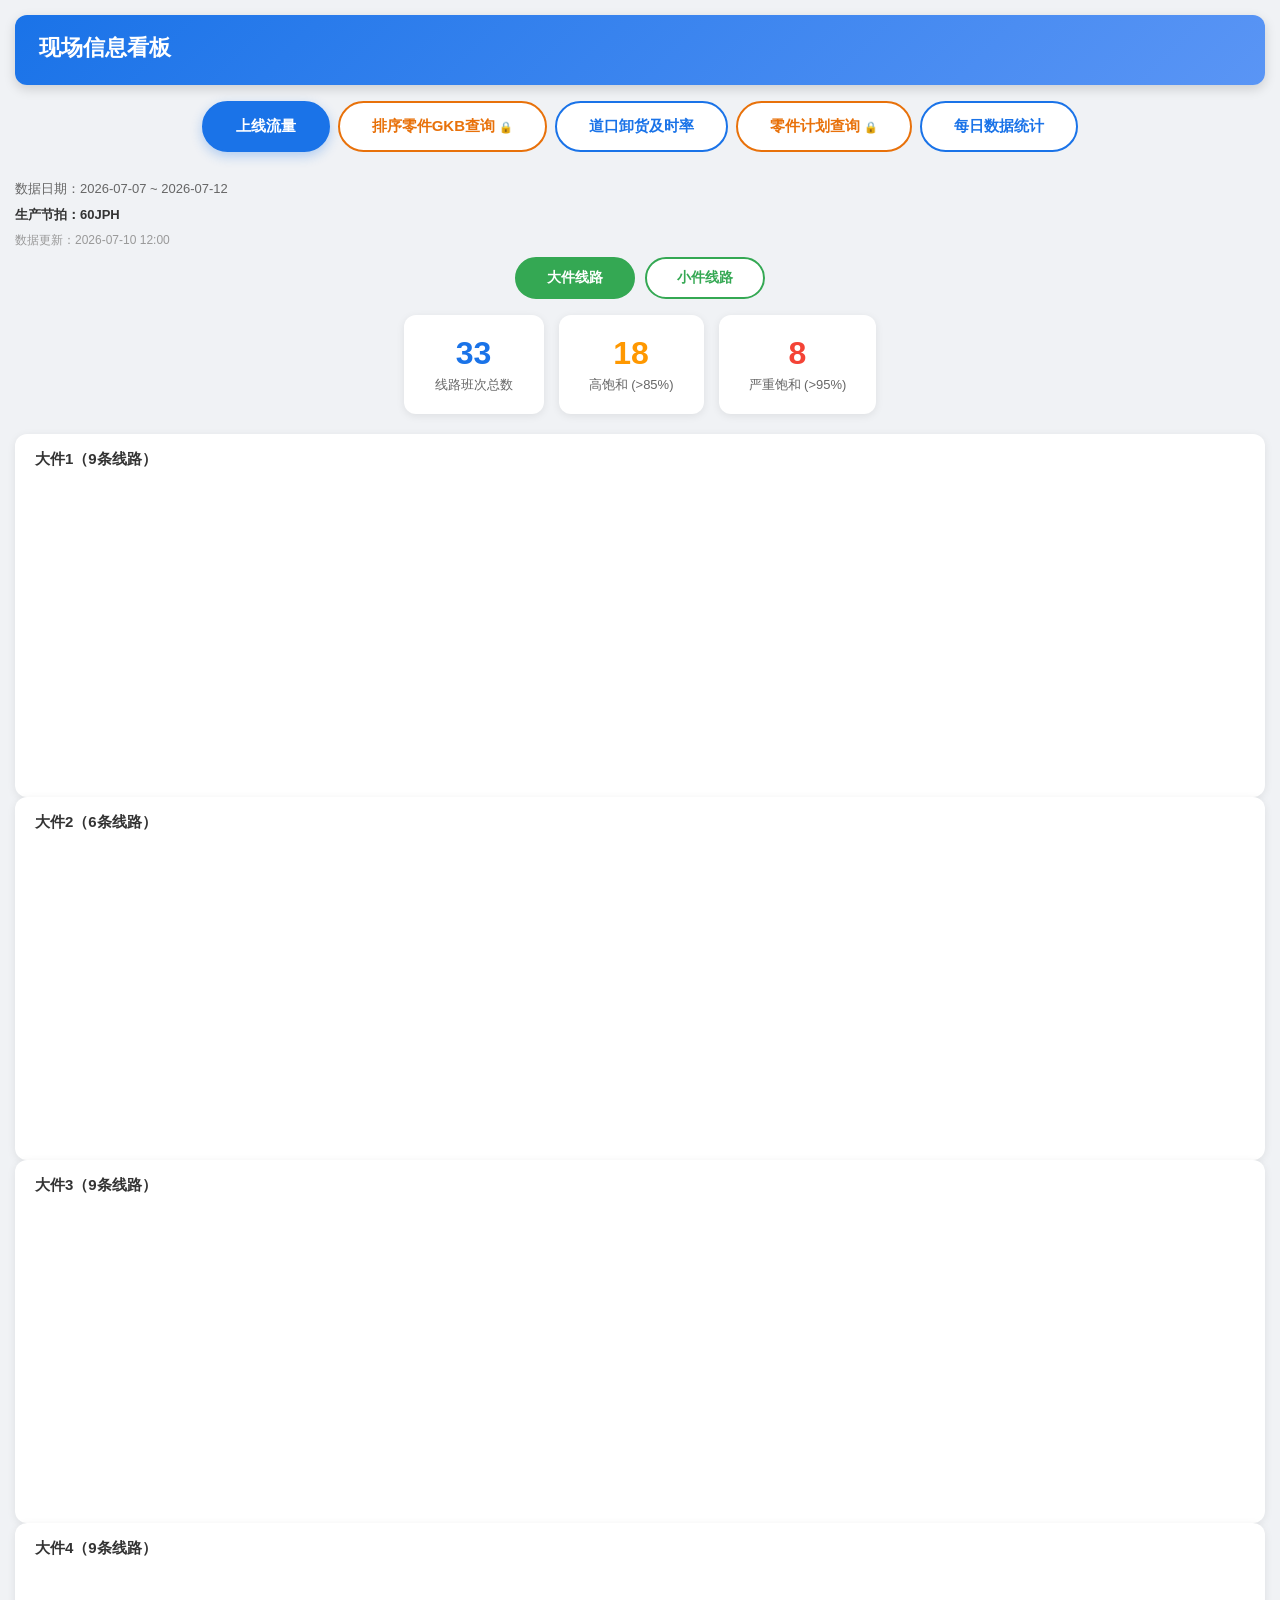
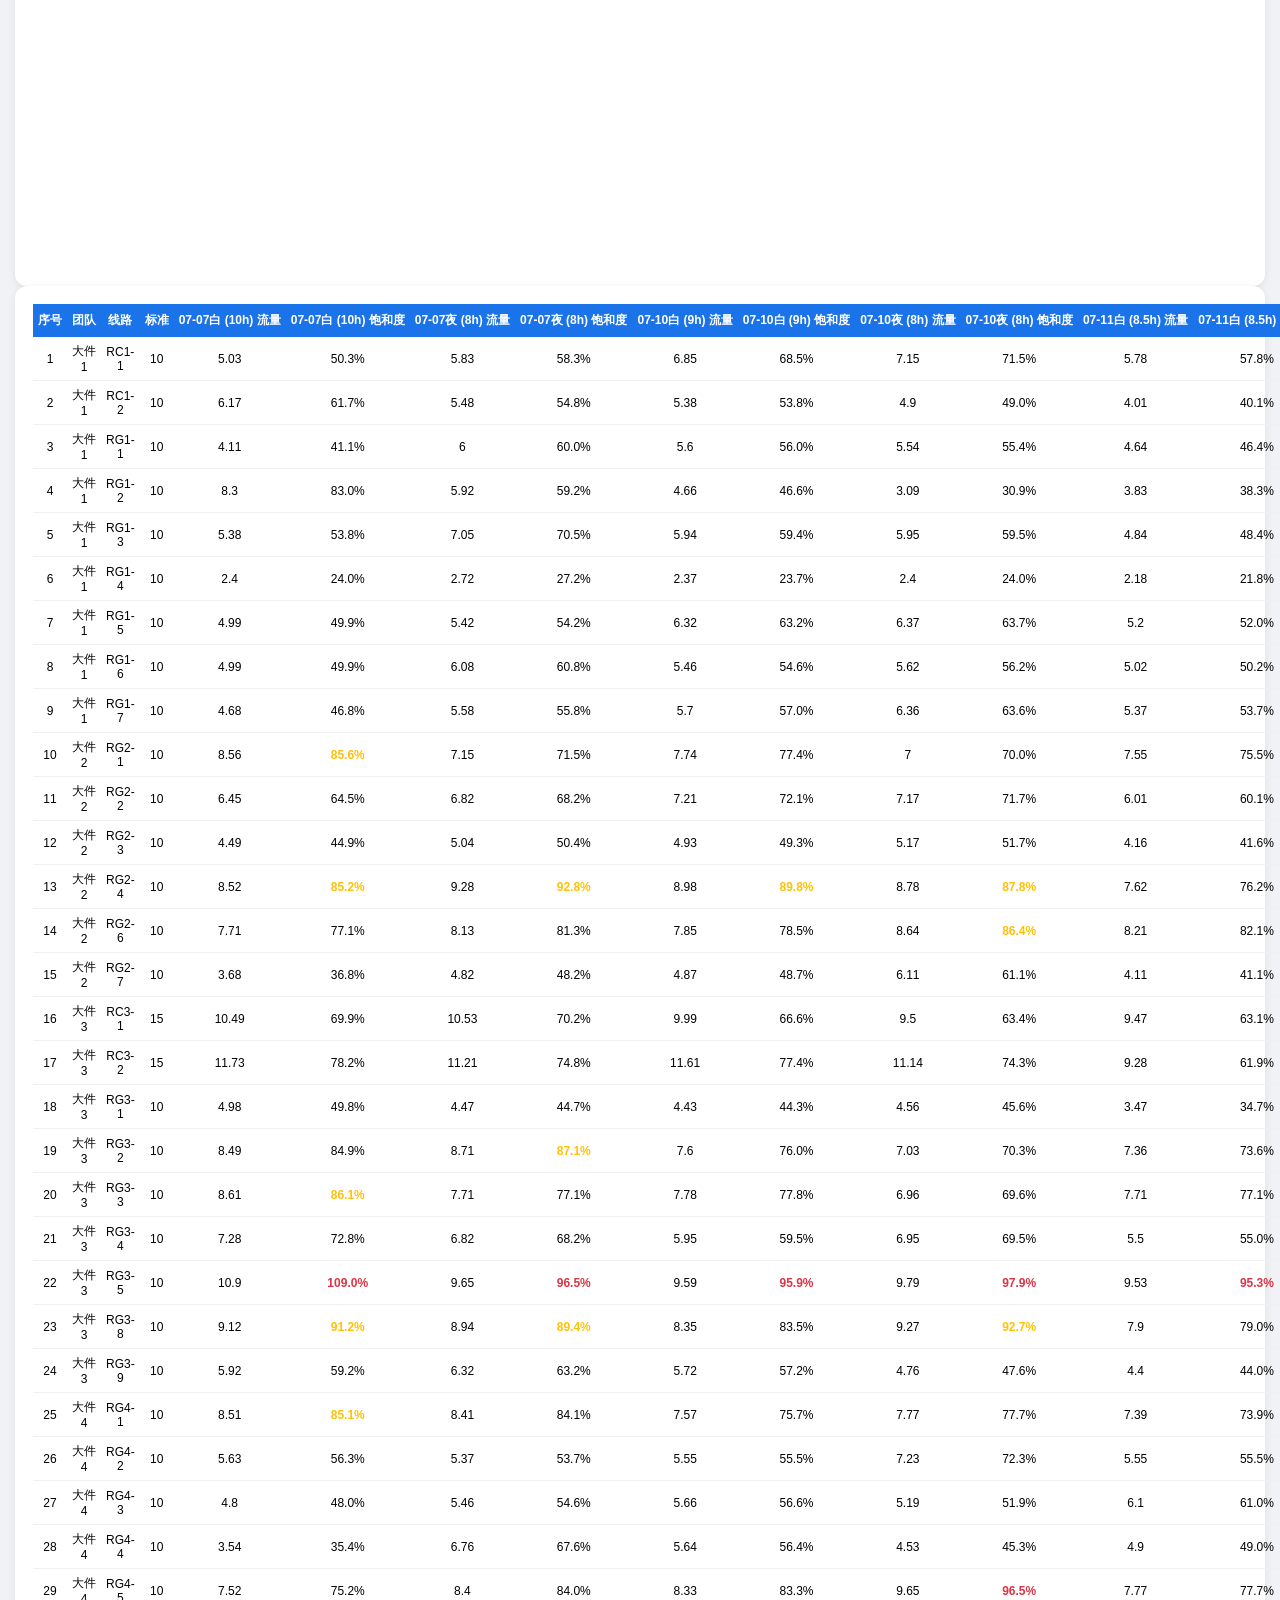
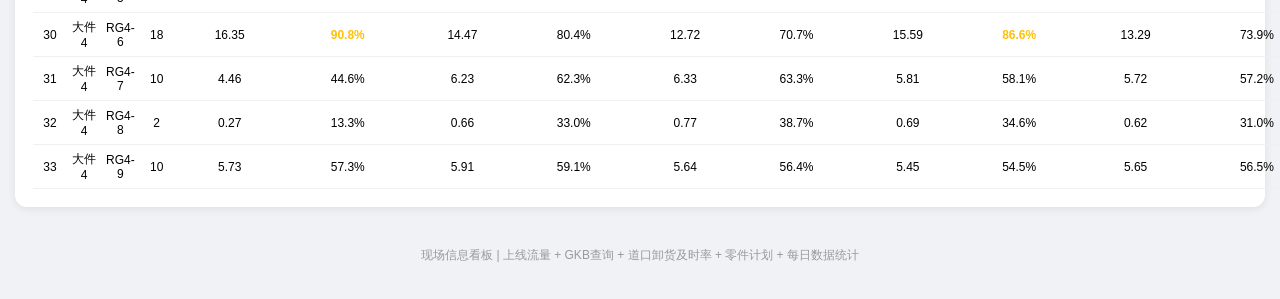
==== index.html @ 94378cf9 "正式版部署: index.html" ====
<!DOCTYPE html>
<html lang="zh-CN">
<head>
    <meta charset="UTF-8">
    <meta name="viewport" content="width=device-width, initial-scale=1.0">
    <meta http-equiv="Cache-Control" content="no-cache, no-store, must-revalidate">
    <meta http-equiv="Pragma" content="no-cache">
    <meta http-equiv="Expires" content="0">
    <title>现场信息看板</title>
    <script src="js/chart.umd.min.js"></script>
    <link rel="stylesheet" href="css/common.css?v=20260706">
</head>
<body>
    <div class="header">
        <h1>现场信息看板</h1>
    </div>

    <!-- 顶层 Tab 导航 -->
    <div class="main-tab-nav">
        <button class="main-tab-btn active" data-tab="flow" onclick="switchMainTab('flow')">上线流量</button>
        <button class="main-tab-btn" data-tab="part" onclick="switchMainTab('part')">排序零件GKB查询 <span style="font-size:11px;color:#999;">&#x1F512;</span></button>
        <button class="main-tab-btn" data-tab="daokou" onclick="switchMainTab('daokou')">道口卸货及时率</button>
        <button class="main-tab-btn" data-tab="plan" onclick="switchMainTab('plan')">零件计划查询 <span style="font-size:11px;color:#999;">&#x1F512;</span></button>
        <button class="main-tab-btn" data-tab="daily" onclick="switchMainTab('daily')">每日数据统计</button>
    </div>

    <!-- ========== Tab1：上线流量 ========== -->
        <div id="main-tab-flow" class="main-tab-content active">
            <!-- 数据日期信息（由生成脚本注入） -->
            <div id="flow-date-info" style="padding:8px 0;font-size:13px;color:#666;"></div>
            <div id="flow-takt-info" style="font-size:13px;color:#333;margin-bottom:8px;font-weight:bold;"></div>
            <div id="flow-update-time" style="font-size:12px;color:#999;margin-bottom:8px;"></div>

        <!-- 流量子 Tab -->
        <div class="flow-subtab-nav">
            <button class="flow-subtab-btn active" data-subtab="big" onclick="switchFlowSubTab('big')">大件线路</button>
            <button class="flow-subtab-btn" data-subtab="small" onclick="switchFlowSubTab('small')">小件线路</button>
        </div>

        <!-- 统计卡片（由JS渲染） -->
        <div class="stats-row" id="flow-stats" style="display:none;">
            <div class="stat-card stat-total">
                <div class="stat-value" id="flow-total">--</div>
                <div class="stat-label">线路班次总数</div>
            </div>
            <div class="stat-card stat-high">
                <div class="stat-value" id="flow-high">--</div>
                <div class="stat-label">高饱和 (&gt;85%)</div>
            </div>
            <div class="stat-card stat-severe">
                <div class="stat-value" id="flow-severe">--</div>
                <div class="stat-label">严重饱和 (&gt;95%)</div>
            </div>
        </div>
        <div class="empty-state" id="flow-empty">暂无上线流量数据</div>

        <!-- 图表区域（由JS动态渲染 canvas） -->
        <div id="flow-charts-big" class="flow-subtab active"></div>
        <div id="flow-charts-small" class="flow-subtab"></div>

        <!-- 数据表格（由JS动态渲染） -->
        <div id="flow-table-big" class="sheet-section" style="display:none;"></div>
        <div id="flow-table-small" class="sheet-section" style="display:none;"></div>
    </div>

    <!-- ========== Tab2：排序零件GKB查询 ========== -->
    <div id="main-tab-part" class="main-tab-content">
        <div id="part-update-time" style="font-size:12px;color:#999;margin-bottom:8px;"></div>
        <div class="search-bar">
            <div class="search-input-wrapper">
                <input type="text" id="part-search-input" placeholder="输入零件编码 / 名称 / GKB 进行搜索...">
                <span class="search-icon">&#128269;</span>
            </div>
            <div class="search-stats">
                共 <strong id="part-total-count">0</strong> 条，
                显示 <strong id="part-visible-count">0</strong> 条
            </div>
        </div>
        <div class="part-table-container" id="part-container">
            <div class="part-table-header">
                <h2>排序零件 GKB 查询结果</h2>
                <span class="data-badge" id="part-source-badge"></span>
            </div>
            <div class="part-table-wrapper">
                <table class="part-table">
                    <thead>
                        <tr>
                            <th style="width:50px;">#</th>
                            <th style="width:140px;">零件编码</th>
                            <th>零件名称</th>
                            <th style="width:100px;">GKB</th>
                        </tr>
                    </thead>
                    <tbody id="part-tbody"></tbody>
                </table>
            </div>
        </div>
    </div>

    <!-- ========== Tab3：道口卸货及时率 ========== -->
    <div id="main-tab-daokou" class="main-tab-content">
        <div id="daokou-update-time" style="font-size:12px;color:#999;margin-bottom:8px;"></div>
        <!-- KPI 卡片 -->
        <div class="stats-row" id="daokou-kpi" style="display:none;">
            <div class="stat-card stat-info">
                <div class="stat-value" id="dk-pass-rate">--</div>
                <div class="stat-label">当月合格率</div>
            </div>
            <div class="stat-card stat-total">
                <div class="stat-value" id="dk-total">--</div>
                <div class="stat-label">当月总车次</div>
            </div>
            <div class="stat-card stat-severe">
                <div class="stat-value" id="dk-timeout">--</div>
                <div class="stat-label">当月超时车次</div>
            </div>
            <div class="stat-card" style="border-color:#34a853;">
                <div class="stat-value" id="dk-delta" style="color:#34a853;">--</div>
                <div class="stat-label">较上月变化</div>
            </div>
        </div>
        <div class="empty-state" id="daokou-empty">暂无道口卸货及时率数据<br>请先在工具中执行"提取道口数据"</div>

        <!-- 图表区域 -->
        <div class="chart-grid" id="daokou-charts" style="display:none;">
            <div class="chart-box">
                <h3>月度合格率趋势</h3>
                <div class="chart-container" style="height:300px;"><canvas id="chart-dk-monthly"></canvas></div>
            </div>
            <div class="chart-box">
                <h3>周度合格率趋势</h3>
                <div class="chart-container" style="height:300px;"><canvas id="chart-dk-weekly"></canvas></div>
            </div>
            <div class="chart-box full">
                <h3>天级合格率（最近30天）</h3>
                <div class="chart-container" style="height:300px;"><canvas id="chart-dk-daily"></canvas></div>
            </div>
            <div class="chart-box">
                <h3>道口合格率排名（当月）</h3>
                <table class="rank-table" id="dk-berth-table">
                    <thead><tr><th>排名</th><th>道口</th><th>合格率</th><th>总车次</th></tr></thead>
                    <tbody></tbody>
                </table>
            </div>
            <div class="chart-box">
                <h3>班次合格率对比（当月）</h3>
                <div class="chart-container" style="height:300px;"><canvas id="chart-dk-shift"></canvas></div>
            </div>
        </div>
    </div>

    <!-- ========== Tab4：零件计划查询 ========== -->
    <div id="main-tab-plan" class="main-tab-content">
        <div id="plan-container"></div>
    </div>

    <!-- ========== Tab5：每日数据统计 ========== -->
    <div id="main-tab-daily" class="main-tab-content">
        <div id="daily-update-time" style="font-size:12px;color:#999;margin-bottom:8px;"></div>

        <!-- 4 个统计卡片 -->
        <div class="stats-row" id="daily-stats" style="display:none;">
            <div class="stat-card" style="border-color:#4285f4;">
                <div class="stat-value" id="daily-incoming" style="color:#4285f4;">--</div>
                <div class="stat-label">到货箱数</div>
            </div>
            <div class="stat-card" style="border-color:#34a853;">
                <div class="stat-value" id="daily-shelving" style="color:#34a853;">--</div>
                <div class="stat-label">上架箱数</div>
            </div>
            <div class="stat-card" style="border-color:#fbbc04;">
                <div class="stat-value" id="daily-picking" style="color:#fbbc04;">--</div>
                <div class="stat-label">拣货数量</div>
            </div>
            <div class="stat-card" style="border-color:#ea4335;">
                <div class="stat-value" id="daily-outgoing" style="color:#ea4335;">--</div>
                <div class="stat-label">出库箱数</div>
            </div>
        </div>
        <div class="empty-state" id="daily-empty">暂无每日数据统计<br>请先执行邮箱下载</div>

        <!-- 折线图 -->
        <div class="chart-box full" id="daily-chart-section" style="display:none;">
            <h3>最新14个班次趋势</h3>
            <div class="chart-container" style="height:350px;"><canvas id="chart-daily-trend"></canvas></div>
        </div>

        <!-- 数据表 -->
        <div class="sheet-section" id="daily-table-section" style="display:none;">
            <h2>每日数据统计明细（最新14个班次）</h2>
            <div class="table-container">
                <table class="data-table" id="daily-table">
                    <thead></thead>
                    <tbody></tbody>
                </table>
            </div>
        </div>
    </div>

    <div class="footer">
        <div>现场信息看板 | 上线流量 + GKB查询 + 道口卸货及时率 + 零件计划 + 每日数据统计</div>
    </div>

    <!-- ===== 密码验证与加密模块（必须先加载） ===== -->
    <script src="data/password-config.js?v=20260707"></script>
    <script src="js/crypto-client.js?v=20260707"></script>
    <script src="js/password-gate.js?v=20260707"></script>

    <!-- ===== 数据加载（JS数据文件支持file://，线上则走fetch） ===== -->
    <script src="data/daily_stats_data.js?v=20260706"></script>
    <script>
        /**
         * 带解密支持的 fetch：检测响应内容是否为加密格式，自动解密
         */
        function fetchWithDecrypt(url) {
            return fetch(url + '?t=' + new Date().getTime())
                .then(function(r) { return r.arrayBuffer(); })
                .then(function(buffer) {
                    // 判断是否加密
                    if (CryptoClient.isEncrypted(buffer)) {
                        var password = CryptoClient.getPassword();
                        if (!password) {
                            throw new Error('密码不存在，请刷新页面重新登录');
                        }
                        return CryptoClient.decryptData(buffer, password).then(function(plaintext) {
                            var decoder = new TextDecoder();
                            return JSON.parse(decoder.decode(plaintext));
                        });
                    } else {
                        // 未加密 → 直接解析 JSON
                        var decoder = new TextDecoder();
                        return JSON.parse(decoder.decode(buffer));
                    }
                });
        }

        // 数据加载器：每个 Tab 第一次激活时 fetch 对应 JSON
        var dataLoader = {
            flowLoaded: false,
            partLoaded: false,
            daokouLoaded: false,
            planLoaded: false,
            dailyLoaded: false,

            loadFlowData: function() {
                var self = this;
                if (self.flowLoaded && window.LINE_DATA) {
                    return Promise.resolve(window.LINE_DATA);
                }
                return fetch('data/line_data_v12.json?t=' + new Date().getTime())
                    .then(function(r) { return r.json(); })
                    .then(function(data) {
                        window.LINE_DATA = data;
                        self.flowLoaded = true;
                        // 更新时间
                        var el = document.getElementById('flow-update-time');
                        if (el && data.update_time) {
                            el.innerHTML = '数据更新：' + data.update_time;
                        }
                        var el2 = document.getElementById('flow-date-info');
                        if (el2 && data.date_range) {
                            el2.innerHTML = '数据日期：' + data.date_range;
                        }
                        return data;
                    })
                    .catch(function() {
                        window.LINE_DATA = null;
                        return null;
                    });
            },

            loadPartData: function() {
                var self = this;
                if (self.partLoaded && window.PART_DATA) {
                    return Promise.resolve(window.PART_DATA);
                }
                // 需要密码认证
                return new Promise(function(resolve) {
                    PasswordGate.requireAuth(function() {
                        resolve(fetchWithDecrypt('data/part_sort_data.json'));
                    });
                }).then(function(data) {
                    window.PART_DATA = data;
                    self.partLoaded = true;
                    var el = document.getElementById('part-update-time');
                    if (el && data.generated_at) {
                        el.innerHTML = '数据更新：' + data.generated_at;
                    }
                    return data;
                }).catch(function() {
                    window.PART_DATA = null;
                    return null;
                });
            },

            loadDaokouData: function() {
                var self = this;
                if (self.daokouLoaded && window.DAOKOU_DATA) {
                    return Promise.resolve(window.DAOKOU_DATA);
                }
                return fetch('data/daokou_data.json?t=' + new Date().getTime())
                    .then(function(r) { return r.json(); })
                    .then(function(data) {
                        window.DAOKOU_DATA = data;
                        self.daokouLoaded = true;
                        var el = document.getElementById('daokou-update-time');
                        if (el && data.generated_at) {
                            el.innerHTML = '数据更新：' + data.generated_at;
                        }
                        return data;
                    })
                    .catch(function() {
                        window.DAOKOU_DATA = null;
                        return null;
                    });
            },

            loadPlanData: function() {
                var self = this;
                if (self.planLoaded && window.PLAN_DATA) {
                    return Promise.resolve(window.PLAN_DATA);
                }
                // 需要密码认证
                return new Promise(function(resolve) {
                    PasswordGate.requireAuth(function() {
                        resolve(fetchWithDecrypt('data/part_plan_data.json'));
                    });
                }).then(function(data) {
                    window.PLAN_DATA = data;
                    self.planLoaded = true;
                    var el = document.getElementById('plan-update-time');
                    if (el && data.generated_at) {
                        el.innerHTML = '数据更新：' + data.generated_at;
                    }
                    return data;
                }).catch(function() {
                    window.PLAN_DATA = null;
                    return null;
                });
            },

            loadDailyData: function() {
                var self = this;
                if (self.dailyLoaded && window.DAILY_STATS) {
                    return Promise.resolve(window.DAILY_STATS);
                }
                // 优先使用 JS 文件写入的全局变量（支持 file:// 协议双击打开）
                if (typeof DAILY_STATS_INLINE !== 'undefined') {
                    window.DAILY_STATS = DAILY_STATS_INLINE;
                    self.dailyLoaded = true;
                    var el = document.getElementById('daily-update-time');
                    if (el && window.DAILY_STATS.generated_at) {
                        el.innerHTML = '数据更新：' + window.DAILY_STATS.generated_at;
                    }
                    return Promise.resolve(window.DAILY_STATS);
                }
                return fetch('data/daily_stats_data.json?t=' + new Date().getTime())
                    .then(function(r) { return r.json(); })
                    .then(function(data) {
                        window.DAILY_STATS = data;
                        self.dailyLoaded = true;
                        var el = document.getElementById('daily-update-time');
                        if (el && data.generated_at) {
                            el.innerHTML = '数据更新：' + data.generated_at;
                        }
                        return data;
                    })
                    .catch(function() {
                        window.DAILY_STATS = null;
                        return null;
                    });
            }
        };
    </script>

    <!-- ===== 模块化 JS 加载（依赖上面的全局变量） ===== -->
    <script src="js/common.js?v=20260706"></script>
    <script src="js/tab-flow.js?v=20260706"></script>
    <script src="js/tab-gkb.js?v=20260710"></script>
    <script src="js/tab-daokou.js?v=20260706"></script>
    <script src="js/tab-plan.js?v=20260710"></script>
    <script src="js/tab-daily.js?v=20260706"></script>

    <!-- 页面加载后自动初始化默认 Tab（触发 fetch 数据） -->
    <script>
        document.addEventListener('DOMContentLoaded', function() {
            // 默认激活上线流量 Tab 并加载数据
            switchMainTab('flow');
        });
    </script>
</body>
</html>
---- css/common.css ----
/* ===== 现场信息看板 - 公共样式 ===== */

* { margin:0; padding:0; box-sizing: border-box; }

body {
    font-family: "Microsoft YaHei", "SimHei", sans-serif;
    background: #f0f2f5;
    padding: 15px;
    max-width: 1600px;
    margin: 0 auto;
}

/* === 头部 === */
.header {
    background: linear-gradient(135deg, #1a73e8 0%, #5a95f5 100%);
    color: white;
    padding: 18px 24px;
    border-radius: 12px;
    margin-bottom: 16px;
    box-shadow: 0 4px 12px rgba(0,0,0,0.15);
}
.header h1 { font-size: 22px; margin-bottom: 4px; }
.header p { font-size: 13px; opacity: 0.9; }

/* === 顶层 Tab === */
.main-tab-nav {
    display: flex;
    gap: 8px;
    margin-bottom: 20px;
    justify-content: center;
    flex-wrap: wrap;
}
.main-tab-btn {
    padding: 14px 32px;
    border: 2px solid #1a73e8;
    background: white;
    color: #1a73e8;
    border-radius: 30px;
    font-size: 15px;
    font-weight: 600;
    cursor: pointer;
    transition: all 0.3s;
}
.main-tab-btn.active {
    background: #1a73e8;
    color: white;
    box-shadow: 0 4px 12px rgba(26,115,232,0.3);
}
.main-tab-btn:hover:not(.active) { background: #e8f0fe; }
.main-tab-btn[data-tab="audit"].active {
    background: #e8710a;
    color: white;
    box-shadow: 0 4px 12px rgba(232,113,10,0.3);
}
.main-tab-btn[data-tab="audit"]:hover:not(.active) { background: #fff3e0; }
.main-tab-btn[data-tab="part"]:not(.active) { color: #e8710a; border-color: #e8710a; }
.main-tab-btn[data-tab="part"]:hover:not(.active) { background: #fff3e0; }
.main-tab-btn[data-tab="plan"]:not(.active) { color: #e8710a; border-color: #e8710a; }
.main-tab-btn[data-tab="plan"]:hover:not(.active) { background: #fff3e0; }
.main-tab-btn[data-tab="part"].active { background: #e8710a; color: white; box-shadow: 0 4px 12px rgba(232,113,10,0.3); }
.main-tab-btn[data-tab="plan"].active { background: #e8710a; color: white; box-shadow: 0 4px 12px rgba(232,113,10,0.3); }
.main-tab-content { display: none; }
.main-tab-content.active { display: block; }

/* === 流量子 Tab === */
.flow-subtab-nav {
    display: flex;
    gap: 10px;
    margin-bottom: 16px;
    justify-content: center;
}
.flow-subtab-btn {
    padding: 10px 30px;
    border: 2px solid #34a853;
    background: white;
    color: #34a853;
    border-radius: 25px;
    font-size: 14px;
    font-weight: 600;
    cursor: pointer;
    transition: all 0.3s;
}
.flow-subtab-btn.active { background: #34a853; color: white; }
.flow-subtab-btn:hover:not(.active) { background: #e6f4ea; }
.flow-subtab { display: none; }
.flow-subtab.active { display: block; }

/* === 统计卡片 === */
.stats-row {
    display: flex;
    gap: 15px;
    margin-bottom: 20px;
    flex-wrap: wrap;
    justify-content: center;
}
.stat-card {
    background: white;
    border-radius: 12px;
    padding: 20px 30px;
    text-align: center;
    box-shadow: 0 2px 8px rgba(0,0,0,0.08);
    min-width: 140px;
}
.stat-value { font-size: 32px; font-weight: 700; margin-bottom: 4px; }
.stat-label { font-size: 13px; color: #666; }
.stat-total .stat-value { color: #1a73e8; }
.stat-high .stat-value { color: #ff9800; }
.stat-severe .stat-value { color: #f44336; }
.stat-info .stat-value { color: #34a853; }
.stat-warn .stat-value { color: #ff9800; }

/* === 图例 === */
.legend {
    display: flex;
    gap: 20px;
    margin: 15px 0;
    padding: 12px;
    background: white;
    border-radius: 8px;
    justify-content: center;
    flex-wrap: wrap;
    box-shadow: 0 2px 8px rgba(0,0,0,0.08);
}
.legend-item { display: flex; align-items: center; gap: 6px; font-size: 13px; }
.legend-box { width: 16px; height: 16px; border-radius: 3px; }

/* === 图表 === */
.chart-section {
    background: white;
    border-radius: 12px;
    margin-bottom: 15px;
    box-shadow: 0 2px 8px rgba(0,0,0,0.08);
    overflow: hidden;
}
.chart-header {
    background: #f8f9fa;
    padding: 12px 18px;
    border-bottom: 1px solid #eee;
    font-size: 15px;
    font-weight: 600;
    color: #333;
}
.chart-container { padding: 15px; height: 380px; position: relative; }

.chart-grid {
    display: grid;
    grid-template-columns: 1fr 1fr;
    gap: 16px;
    margin-bottom: 20px;
}
.chart-box {
    background: white;
    border-radius: 12px;
    padding: 16px 20px;
    box-shadow: 0 2px 8px rgba(0,0,0,0.08);
}
.chart-box h3 { font-size: 15px; color: #333; margin-bottom: 12px; }
.chart-box.full { grid-column: 1 / -1; }

/* === 流量表格 === */
.sheet-section {
    background: white;
    border-radius: 12px;
    padding: 18px;
    margin-bottom: 20px;
    box-shadow: 0 2px 8px rgba(0,0,0,0.08);
}
.sheet-section h2 {
    font-size: 18px;
    color: #1a73e8;
    margin-bottom: 12px;
    padding-bottom: 8px;
    border-bottom: 3px solid #1a73e8;
}
.table-container {
    overflow-x: auto;
    border-radius: 8px;
    border: 1px solid #e8e8e8;
}
.data-table { width: 100%; border-collapse: collapse; font-size: 12px; }
.data-table th {
    background: #1a73e8;
    color: white;
    padding: 8px 5px;
    text-align: center;
    white-space: nowrap;
    font-weight: 600;
}
.data-table th[colspan] { border-bottom: 1px solid rgba(255,255,255,0.3); }
.data-table .sub-header th { background: #5a95f5; font-size: 11px; padding: 6px 5px; }
.data-table td { padding: 6px 5px; text-align: center; border-bottom: 1px solid #f0f0f0; }
.data-table tbody tr:hover { background: #f8f9ff; }
.team-cell { background: #e8f0fe; font-weight: bold; color: #1a73e8; vertical-align: middle; font-size: 13px; }
.line-cell { font-weight: 600; color: #333; vertical-align: middle; }
.number-cell { font-family: "Consolas", "Monaco", monospace; font-size: 11px; }
.sat-normal { color: #34a853; font-weight: 600; }
.sat-yellow { background: #fff3cd !important; color: #856404; font-weight: 700; }
.sat-red { background: #f8d7da !important; color: #721c24; font-weight: 700; }

/* === 零件搜索区 === */
.search-bar {
    background: white;
    border-radius: 12px;
    padding: 16px 20px;
    margin-bottom: 16px;
    box-shadow: 0 2px 8px rgba(0,0,0,0.08);
    display: flex;
    gap: 16px;
    align-items: center;
    flex-wrap: wrap;
}
.search-input-wrapper { flex: 1; min-width: 280px; position: relative; }
.search-input-wrapper input {
    width: 100%;
    padding: 12px 40px 12px 16px;
    border: 2px solid #d0d0d0;
    border-radius: 25px;
    font-size: 15px;
    transition: border-color 0.3s;
    outline: none;
}
.search-input-wrapper input:focus { border-color: #1a73e8; box-shadow: 0 0 0 3px rgba(26,115,232,0.1); }
.search-icon { position: absolute; right: 14px; top: 50%; transform: translateY(-50%); color: #999; font-size: 18px; pointer-events: none; }
.search-stats { font-size: 14px; color: #666; white-space: nowrap; }
.search-stats strong { color: #1a73e8; }

/* === 零件表格 === */
.part-table-container { background: white; border-radius: 12px; overflow: hidden; box-shadow: 0 2px 8px rgba(0,0,0,0.08); }
.part-table-header {
    background: #f8f9fa;
    padding: 14px 20px;
    border-bottom: 2px solid #1a73e8;
    display: flex;
    justify-content: space-between;
    align-items: center;
}
.part-table-header h2 { font-size: 17px; color: #1a73e8; }
.part-table-wrapper { overflow-x: auto; max-height: 600px; overflow-y: auto; }
.part-table { width: 100%; border-collapse: collapse; font-size: 13px; }
.part-table thead th {
    background: #1a73e8;
    color: white;
    padding: 10px 12px;
    text-align: center;
    font-weight: 600;
    position: sticky;
    top: 0;
    z-index: 10;
}
.part-table tbody td { padding: 8px 12px; text-align: center; border-bottom: 1px solid #f0f0f0; }
.part-table tbody tr:hover { background: #e8f0fe; }
.part-table tbody tr:nth-child(even) { background: #fafbfc; }
.part-table tbody tr:nth-child(even):hover { background: #e8f0fe; }
.part-code-cell { font-family: "Consolas", "Monaco", monospace; font-weight: 600; color: #1a73e8; }

/* === 道口表格 === */
.rank-table { width: 100%; border-collapse: collapse; margin-top: 12px; }
.rank-table th {
    background: #f8f9fa;
    padding: 10px 12px;
    text-align: left;
    font-size: 13px;
    color: #666;
    border-bottom: 2px solid #e8eaed;
}
.rank-table td { padding: 10px 12px; font-size: 13px; border-bottom: 1px solid #f0f0f0; }
.rank-table tr:hover { background: #f8f9fa; }

/* === 通用 === */
.empty-state { text-align: center; padding: 60px 20px; color: #999; font-size: 16px; line-height: 2; }
.footer { text-align: center; padding: 20px; color: #999; font-size: 12px; }
.data-badge {
    display: inline-block;
    background: #e8f0fe;
    color: #1a73e8;
    padding: 2px 10px;
    border-radius: 12px;
    font-size: 12px;
    margin-left: 8px;
}

/* === 零件计划密码界面 === */
.plan-password-overlay {
    display: flex;
    justify-content: center;
    align-items: center;
    min-height: 350px;
}
.plan-password-box {
    background: white;
    border-radius: 16px;
    padding: 40px 48px;
    text-align: center;
    box-shadow: 0 4px 24px rgba(0,0,0,0.12);
    max-width: 380px;
    width: 100%;
}
.plan-password-icon { font-size: 48px; margin-bottom: 16px; }
.plan-password-box h3 { font-size: 20px; color: #333; margin-bottom: 8px; }
.plan-password-box p { font-size: 14px; color: #999; margin-bottom: 24px; }
.plan-password-input-wrap { margin-bottom: 16px; }
.plan-password-input-wrap input {
    width: 100%;
    padding: 12px 16px;
    border: 2px solid #d0d0d0;
    border-radius: 25px;
    font-size: 16px;
    text-align: center;
    outline: none;
    transition: border-color 0.3s;
}
.plan-password-input-wrap input:focus { border-color: #1a73e8; }
.plan-password-btn {
    width: 100%;
    padding: 12px;
    background: #1a73e8;
    color: white;
    border: none;
    border-radius: 25px;
    font-size: 16px;
    font-weight: 600;
    cursor: pointer;
    transition: background 0.2s;
}
.plan-password-btn:hover { background: #1557b0; }
.plan-password-error { color: #f44336; font-size: 13px; margin-top: 12px; min-height: 20px; }

/* === 零件计划表格 === */
.plan-table-container { background: white; border-radius: 12px; overflow: hidden; box-shadow: 0 2px 8px rgba(0,0,0,0.08); }
.plan-table-header {
    background: #f8f9fa;
    padding: 14px 20px;
    border-bottom: 2px solid #1a73e8;
    display: flex;
    justify-content: space-between;
    align-items: center;
}
.plan-table-header h2 { font-size: 17px; color: #1a73e8; }
.plan-table-wrapper { overflow-x: auto; max-height: 600px; overflow-y: auto; }
.plan-table { width: 100%; border-collapse: collapse; font-size: 13px; }
.plan-table thead th {
    background: #1a73e8;
    color: white;
    padding: 10px 12px;
    text-align: center;
    font-weight: 600;
    position: sticky;
    top: 0;
    z-index: 10;
}
.plan-table tbody td { padding: 8px 12px; text-align: center; border-bottom: 1px solid #f0f0f0; }
.plan-table tbody tr:hover { background: #e8f0fe; }
.plan-table tbody tr:nth-child(even) { background: #fafbfc; }
.plan-table tbody tr:nth-child(even):hover { background: #e8f0fe; }
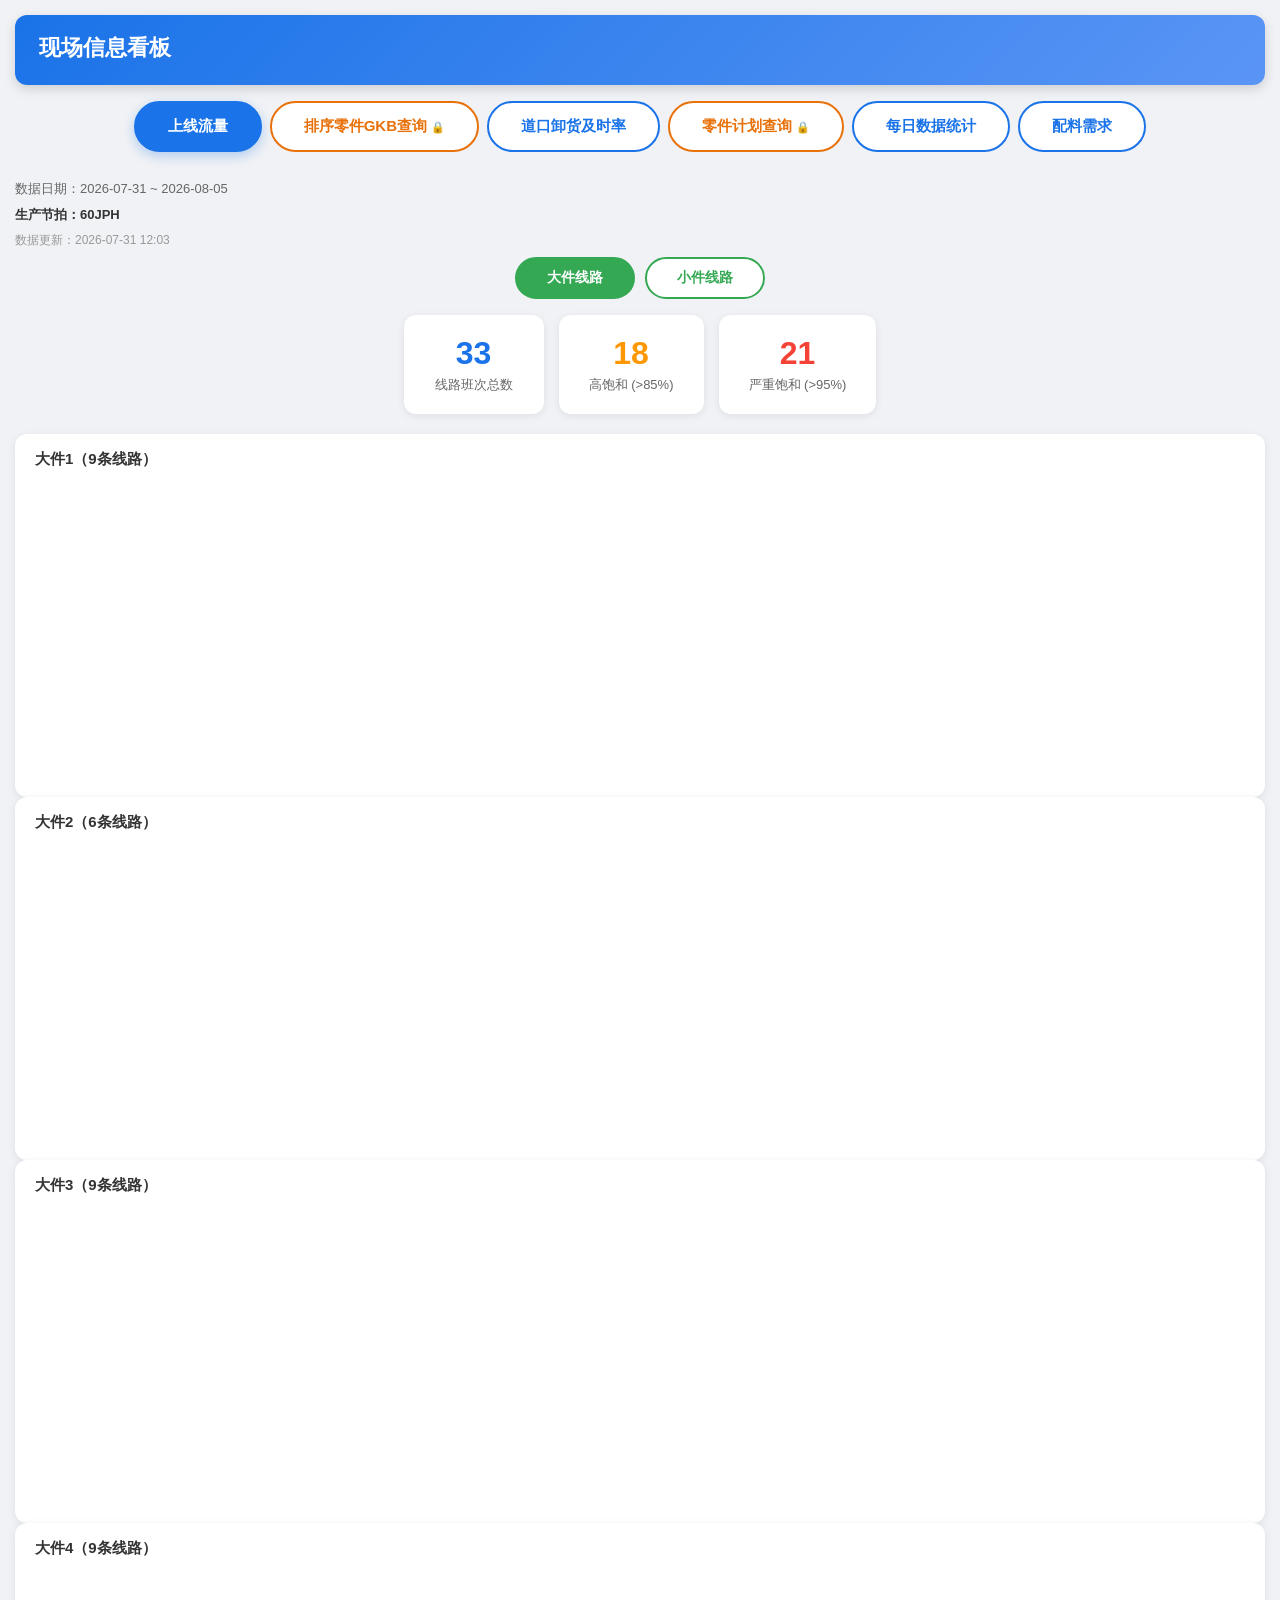
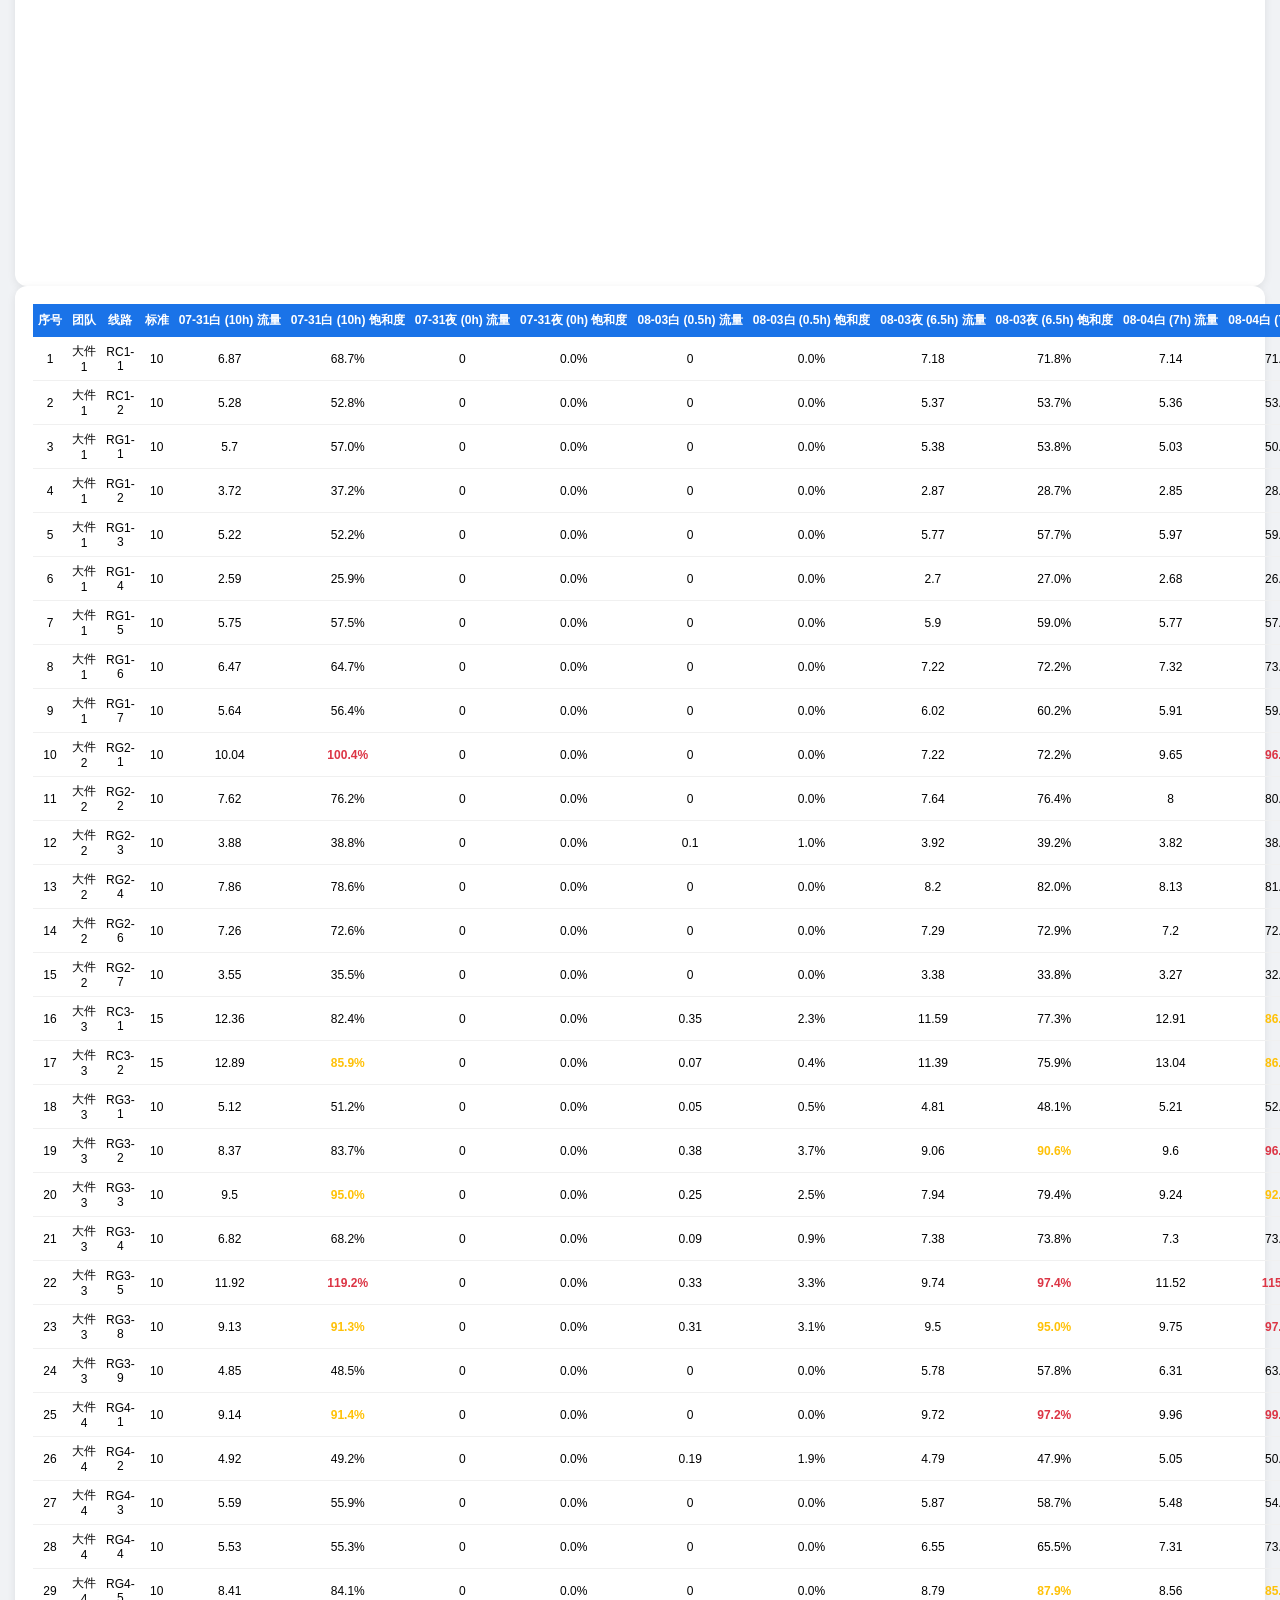
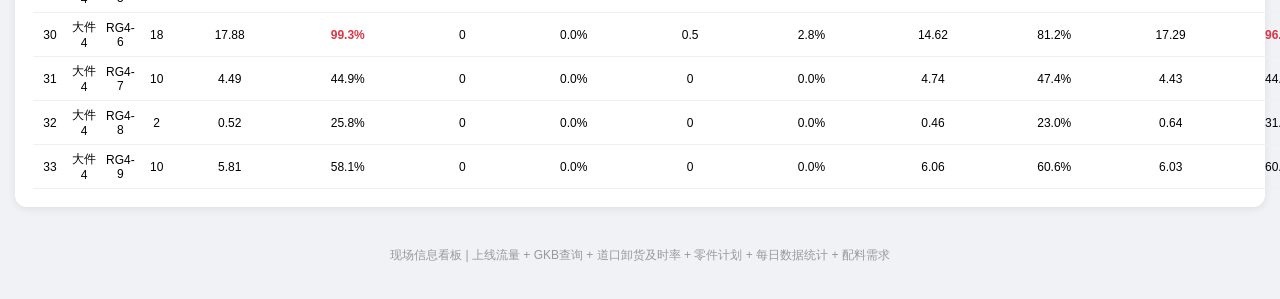
==== commit 4cc1595b: "V15部署: index.html" ====
--- a/index.html
+++ b/index.html
@@ -22,6 +22,7 @@
         <button class="main-tab-btn" data-tab="daokou" onclick="switchMainTab('daokou')">道口卸货及时率</button>
         <button class="main-tab-btn" data-tab="plan" onclick="switchMainTab('plan')">零件计划查询 <span style="font-size:11px;color:#999;">&#x1F512;</span></button>
         <button class="main-tab-btn" data-tab="daily" onclick="switchMainTab('daily')">每日数据统计</button>
+        <button class="main-tab-btn" data-tab="peiliao" onclick="switchMainTab('peiliao')">配料需求</button>
     </div>
 
     <!-- ========== Tab1：上线流量 ========== -->
@@ -197,8 +198,71 @@
         </div>
     </div>
 
+    <!-- ========== Tab6：配料需求 ========== -->
+    <div id="main-tab-peiliao" class="main-tab-content">
+        <div id="peiliao-update-time" style="font-size:12px;color:#999;margin-bottom:8px;"></div>
+
+        <!-- 配料区 / 班次 筛选按钮（由JS动态生成） -->
+        <div id="peiliao-filterbar" class="pl-filterbar" style="display:none;"></div>
+
+        <!-- 统计卡片 -->
+        <div class="stats-row" id="peiliao-stats" style="display:none;">
+            <div class="stat-card" style="border-color:#7b1fa2;">
+                <div class="stat-value" id="peiliao-total-sps" style="color:#7b1fa2;">--</div>
+                <div class="stat-label">SPS 合计</div>
+            </div>
+            <div class="stat-card" style="border-color:#00897b;">
+                <div class="stat-value" id="peiliao-total-sort" style="color:#00897b;">--</div>
+                <div class="stat-label">排序 合计</div>
+            </div>
+            <div class="stat-card" style="border-color:#e65100;">
+                <div class="stat-value" id="peiliao-total-all" style="color:#e65100;">--</div>
+                <div class="stat-label">合计</div>
+            </div>
+            <div class="stat-card stat-info">
+                <div class="stat-value" id="peiliao-area-count">--</div>
+                <div class="stat-label">配料区数量</div>
+            </div>
+            <div class="stat-card stat-info">
+                <div class="stat-value" id="peiliao-station-count">--</div>
+                <div class="stat-label">上线工位数</div>
+            </div>
+            <div class="stat-card stat-info">
+                <div class="stat-value" id="peiliao-people-count">--</div>
+                <div class="stat-label">总人数</div>
+            </div>
+            <div class="stat-card stat-total">
+                <div class="stat-value" id="peiliao-renxiao-avg" style="color:#5e35b1;">--</div>
+                <div class="stat-label">平均人效</div>
+            </div>
+            <div class="stat-card" style="border-color:#c62828;">
+                <div class="stat-value" id="peiliao-hourly" style="color:#c62828;">--</div>
+                <div class="stat-label" id="peiliao-hourly-label">每小时需求（个/小时）</div>
+            </div>
+        </div>
+
+        <!-- 班次堆积柱状图 -->
+        <div id="peiliao-chart-wrap" style="display:none;">
+            <h3 class="pl-section-title" id="peiliao-chart-title">各配料区班次每小时需求（堆积）</h3>
+            <div class="chart-container" style="height:380px;"><canvas id="chart-peiliao-shift"></canvas></div>
+        </div>
+
+        <!-- 搜索过滤 -->
+        <div id="peiliao-filter-wrap" class="search-bar" style="display:none;margin:10px 0;">
+            <div class="search-input-wrapper">
+                <input type="text" id="peiliao-filter" placeholder="输入配料区或工位进行筛选...">
+                <span class="search-icon">&#128269;</span>
+            </div>
+        </div>
+
+        <div class="empty-state" id="peiliao-empty">暂无配料需求数据<br>请先执行配料管线生成配料需求汇总</div>
+
+        <!-- 明细表（由JS动态渲染） -->
+        <div id="peiliao-content"></div>
+    </div>
+
     <div class="footer">
-        <div>现场信息看板 | 上线流量 + GKB查询 + 道口卸货及时率 + 零件计划 + 每日数据统计</div>
+        <div>现场信息看板 | 上线流量 + GKB查询 + 道口卸货及时率 + 零件计划 + 每日数据统计 + 配料需求</div>
     </div>
 
     <!-- ===== 密码验证与加密模块（必须先加载） ===== -->
@@ -208,6 +272,7 @@
 
     <!-- ===== 数据加载（JS数据文件支持file://，线上则走fetch） ===== -->
     <script src="data/daily_stats_data.js?v=20260706"></script>
+    <script src="data/peiliao_data.js?v=20260714"></script>
     <script>
         /**
          * 带解密支持的 fetch：检测响应内容是否为加密格式，自动解密
@@ -241,6 +306,7 @@
             daokouLoaded: false,
             planLoaded: false,
             dailyLoaded: false,
+            peiliaoLoaded: false,
 
             loadFlowData: function() {
                 var self = this;
@@ -369,6 +435,28 @@
                         window.DAILY_STATS = null;
                         return null;
                     });
+            },
+
+            loadPeiliaoData: function() {
+                var self = this;
+                // 内联JS已加载（支持 file:// 双击打开）或之前已加载过
+                if (window.PEILIAO_DATA) {
+                    self.peiliaoLoaded = true;
+                    return Promise.resolve(window.PEILIAO_DATA);
+                }
+                return fetch('data/peiliao_data.json?t=' + new Date().getTime())
+                    .then(function(r) { return r.json(); })
+                    .then(function(data) {
+                        window.PEILIAO_DATA = data;
+                        self.peiliaoLoaded = true;
+                        var el = document.getElementById('peiliao-update-time');
+                        if (el) el.innerHTML = '数据来源：配料需求汇总（本地生成）';
+                        return data;
+                    })
+                    .catch(function() {
+                        window.PEILIAO_DATA = null;
+                        return null;
+                    });
             }
         };
     </script>
@@ -380,6 +468,7 @@
     <script src="js/tab-daokou.js?v=20260706"></script>
     <script src="js/tab-plan.js?v=20260710"></script>
     <script src="js/tab-daily.js?v=20260706"></script>
+    <script src="js/tab-peiliao.js?v=20260714"></script>
 
     <!-- 页面加载后自动初始化默认 Tab（触发 fetch 数据） -->
     <script>
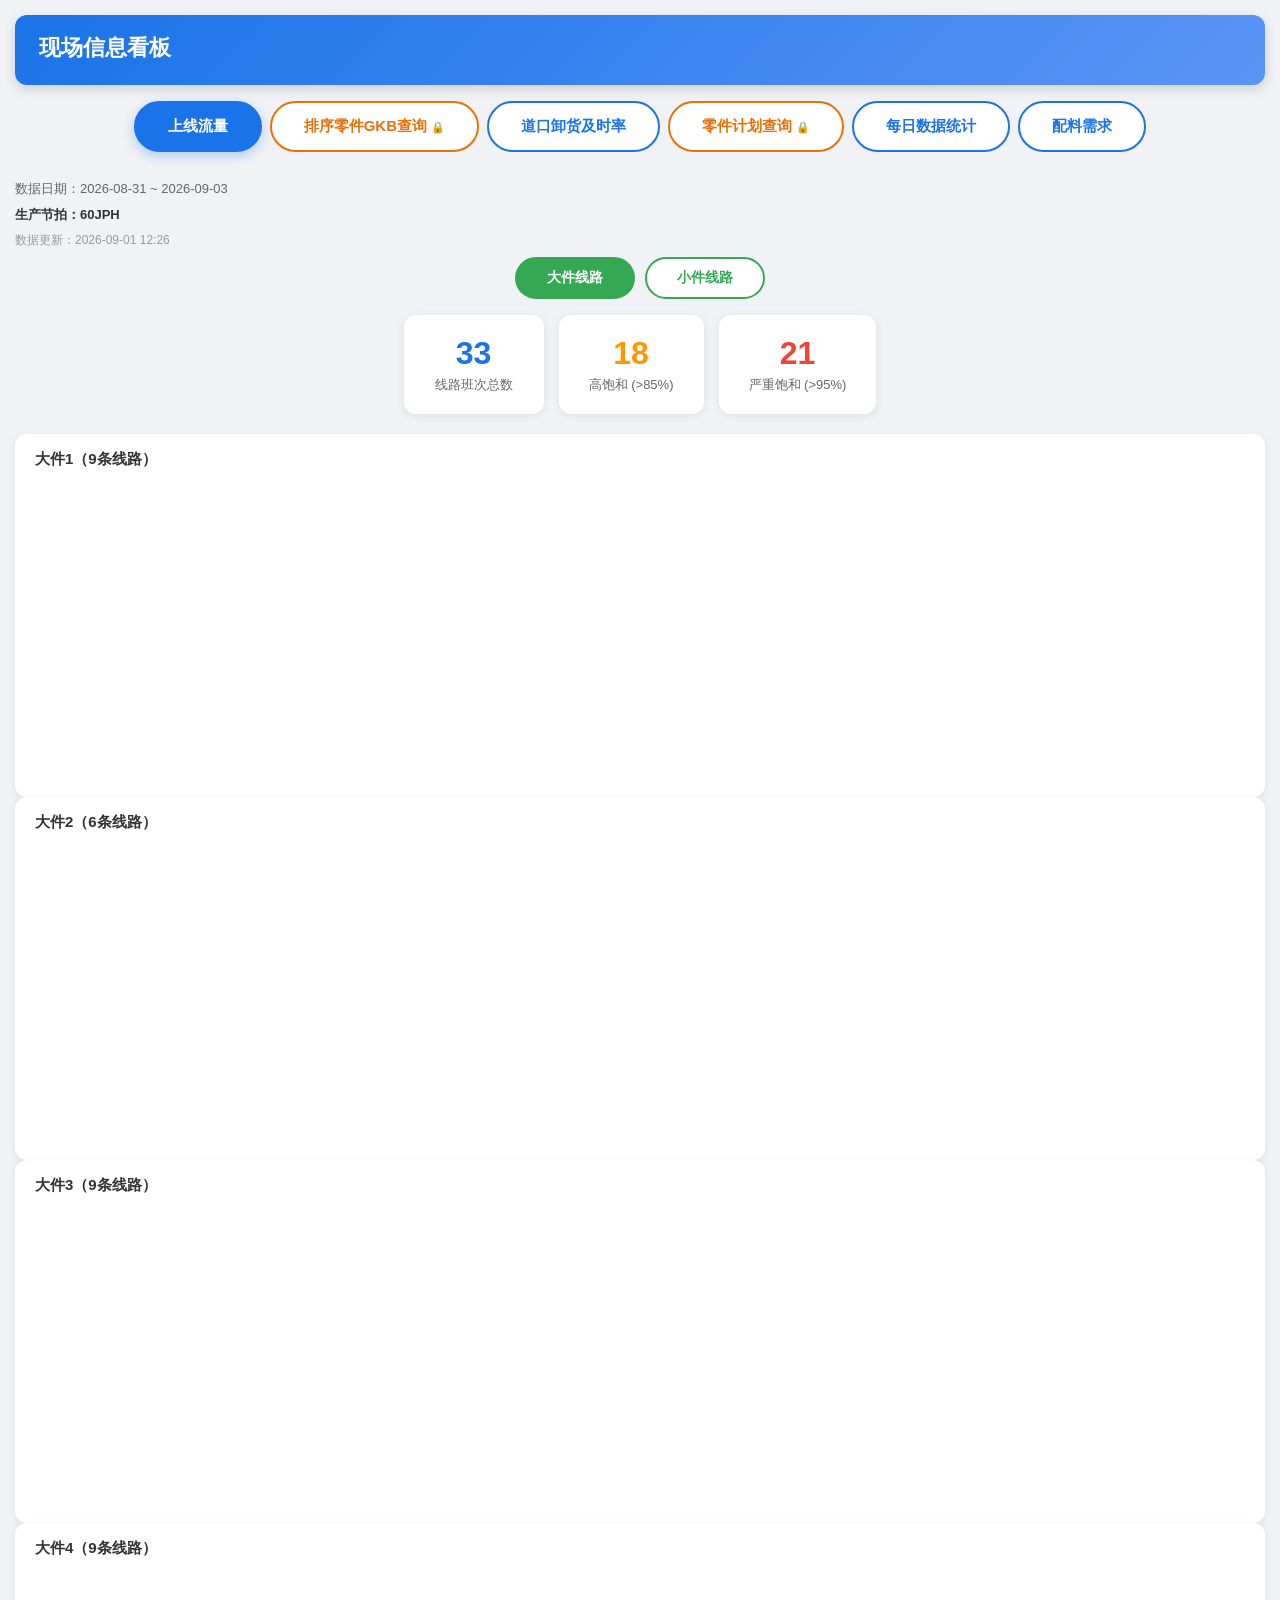
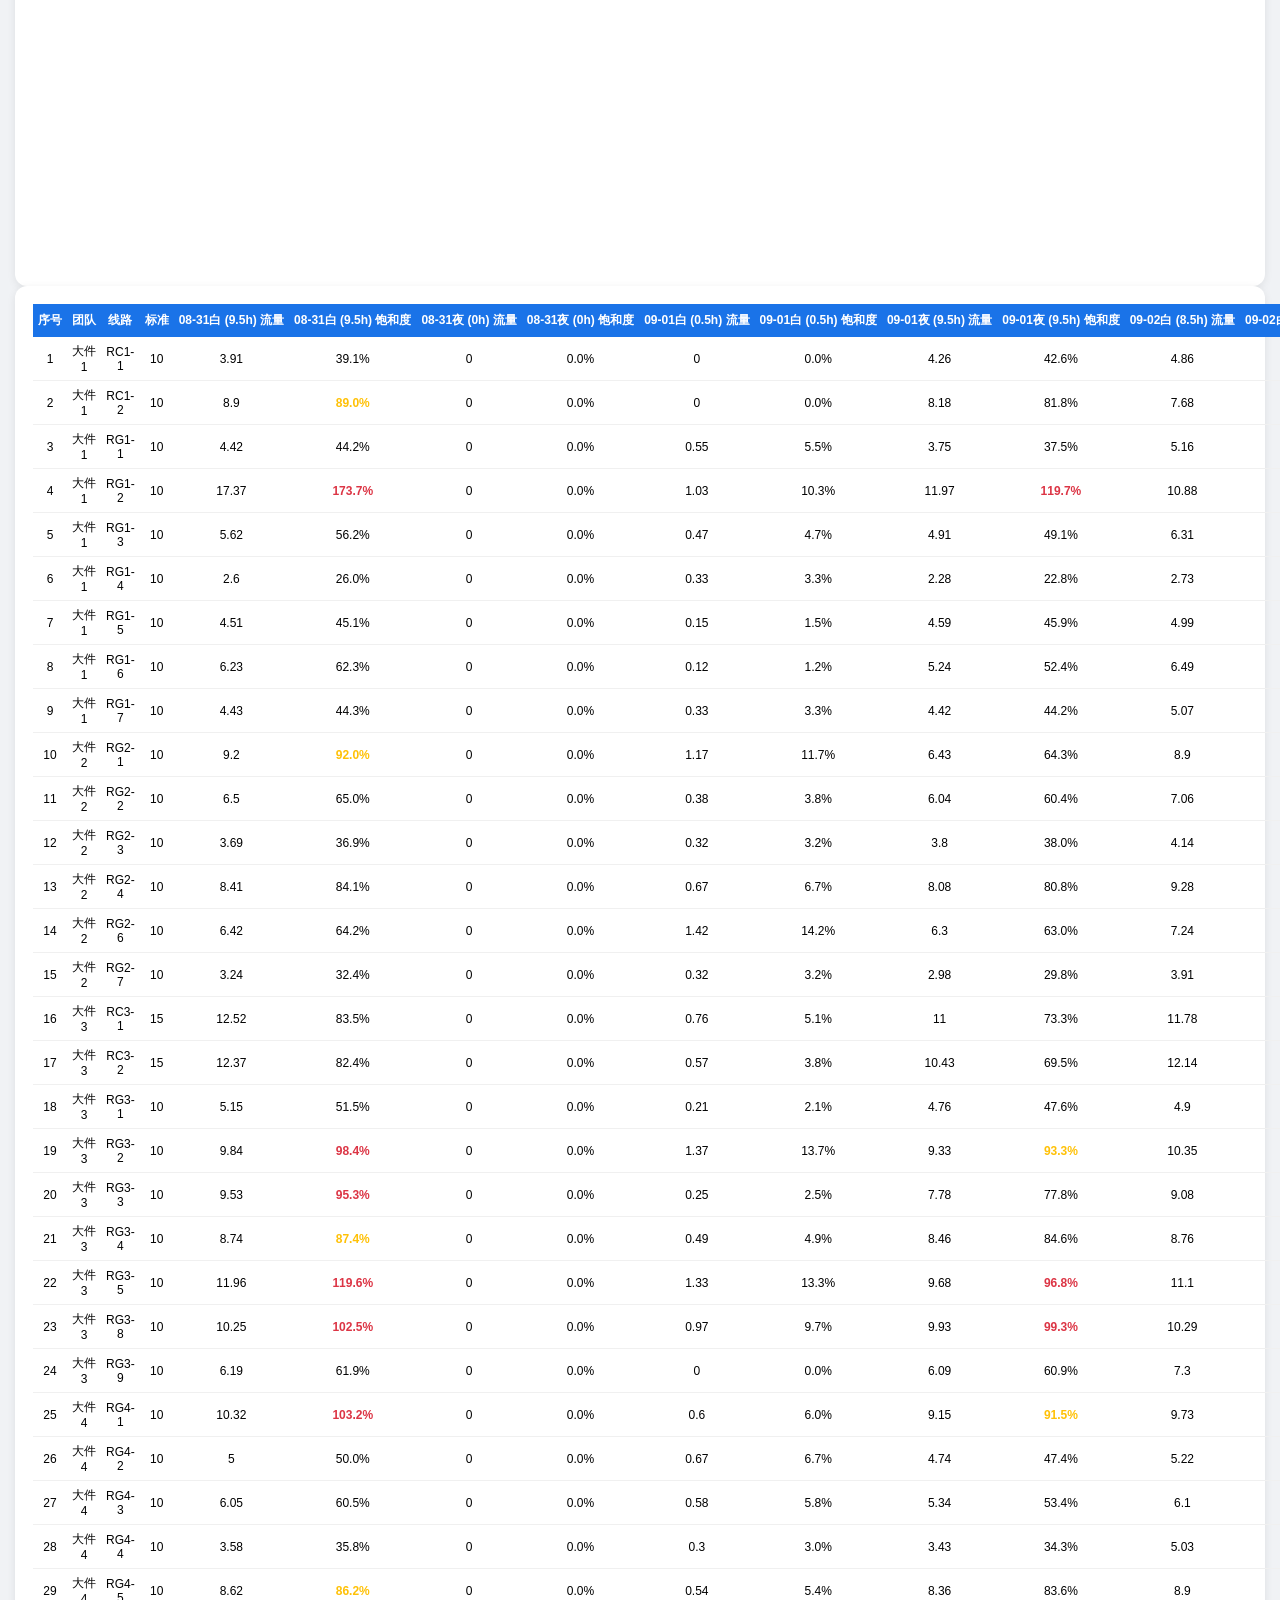
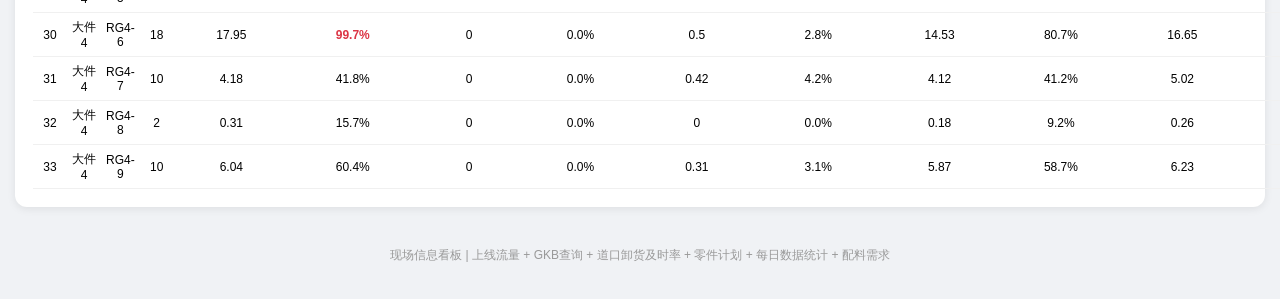
==== commit 3ccbad1f: "V15部署: index.html" ====
--- a/index.html
+++ b/index.html
@@ -8,7 +8,7 @@
     <meta http-equiv="Expires" content="0">
     <title>现场信息看板</title>
     <script src="js/chart.umd.min.js"></script>
-    <link rel="stylesheet" href="css/common.css?v=20260706">
+    <link rel="stylesheet" href="css/common.css?v=20260901">
 </head>
 <body>
     <div class="header">
@@ -463,7 +463,7 @@
 
     <!-- ===== 模块化 JS 加载（依赖上面的全局变量） ===== -->
     <script src="js/common.js?v=20260706"></script>
-    <script src="js/tab-flow.js?v=20260706"></script>
+    <script src="js/tab-flow.js?v=20260901"></script>
     <script src="js/tab-gkb.js?v=20260710"></script>
     <script src="js/tab-daokou.js?v=20260706"></script>
     <script src="js/tab-plan.js?v=20260710"></script>
--- a/css/common.css
+++ b/css/common.css
@@ -352,3 +352,45 @@
 .plan-table tbody tr:hover { background: #e8f0fe; }
 .plan-table tbody tr:nth-child(even) { background: #fafbfc; }
 .plan-table tbody tr:nth-child(even):hover { background: #e8f0fe; }
+
+/* === 配料需求表格 === */
+.peiliao-table { font-size: 12px; table-layout: fixed; }
+/* 首两列（配料区/工位、大小件）固定窄宽，数据列自适应剩余宽度 */
+.peiliao-table th.peiliao-col-fixed { width: 150px; }
+.peiliao-table th.peiliao-col-size { width: 60px; }
+.peiliao-table td.peiliao-col-fixed { width: 150px; }
+.peiliao-table td.peiliao-col-size { width: 60px; }
+.peiliao-table th { background: #5e35b1; }
+.peiliao-table th[colspan] { border-bottom: 1px solid rgba(255,255,255,0.25); }
+.pl-area-row td {
+    background: #f4f5f7;
+    font-weight: 700;
+    color: #444;
+    padding: 9px 12px !important;
+    border-bottom: 2px solid #e0e0e0 !important;
+}
+.pl-area-name { font-size: 13px; }
+.pl-area-person { font-size: 12px; color: #00897b; font-weight: 600; margin-left: 10px; }
+.pl-station-row td { padding: 7px 8px !important; }
+.pl-station-row:nth-of-type(even) td { background: #fafafc; }
+.pl-subtotal-row td {
+    background: #f3f0f7;
+    font-weight: 700;
+    color: #5e35b1;
+    border-bottom: 1px solid #e0e0e0 !important;
+}
+.pl-sub-label { text-align: left !important; padding-left: 20px !important; }
+.pl-station-row:hover { background: #efeaf8 !important; }
+.pl-station-name { text-align: left !important; padding-left: 20px !important; font-weight: 600; color: #333; white-space: nowrap; }
+.pl-section-title { margin: 22px 0 8px; font-size: 15px; color: #5e35b1; border-left: 4px solid #7b1fa2; padding-left: 8px; }
+.peiliao-renxiao-table { font-size: 13px; max-width: 560px; }
+.peiliao-renxiao-table th { background: #5e35b1; }
+.pl-total-row td { background: #ede7f6; font-weight: 700; color: #4a148c; border-top: 2px solid #b39ddb !important; }
+
+/* 配料需求 - 筛选按钮栏 */
+.pl-filterbar { display: flex; flex-wrap: wrap; gap: 18px; margin: 10px 0 14px; padding: 10px 12px; background: #faf7fd; border: 1px solid #e6dced; border-radius: 8px; }
+.pl-filter-group { display: flex; flex-wrap: wrap; align-items: center; gap: 6px; }
+.pl-filter-label { font-size: 13px; font-weight: 600; color: #5e35b1; margin-right: 2px; }
+.pl-chip { padding: 4px 12px; font-size: 13px; line-height: 1.5; border: 1px solid #d5c7e0; border-radius: 14px; background: #fff; color: #555; cursor: pointer; transition: all .15s; }
+.pl-chip:hover { border-color: #7b1fa2; color: #7b1fa2; }
+.pl-chip.active { background: #7b1fa2; border-color: #7b1fa2; color: #fff; font-weight: 600; }
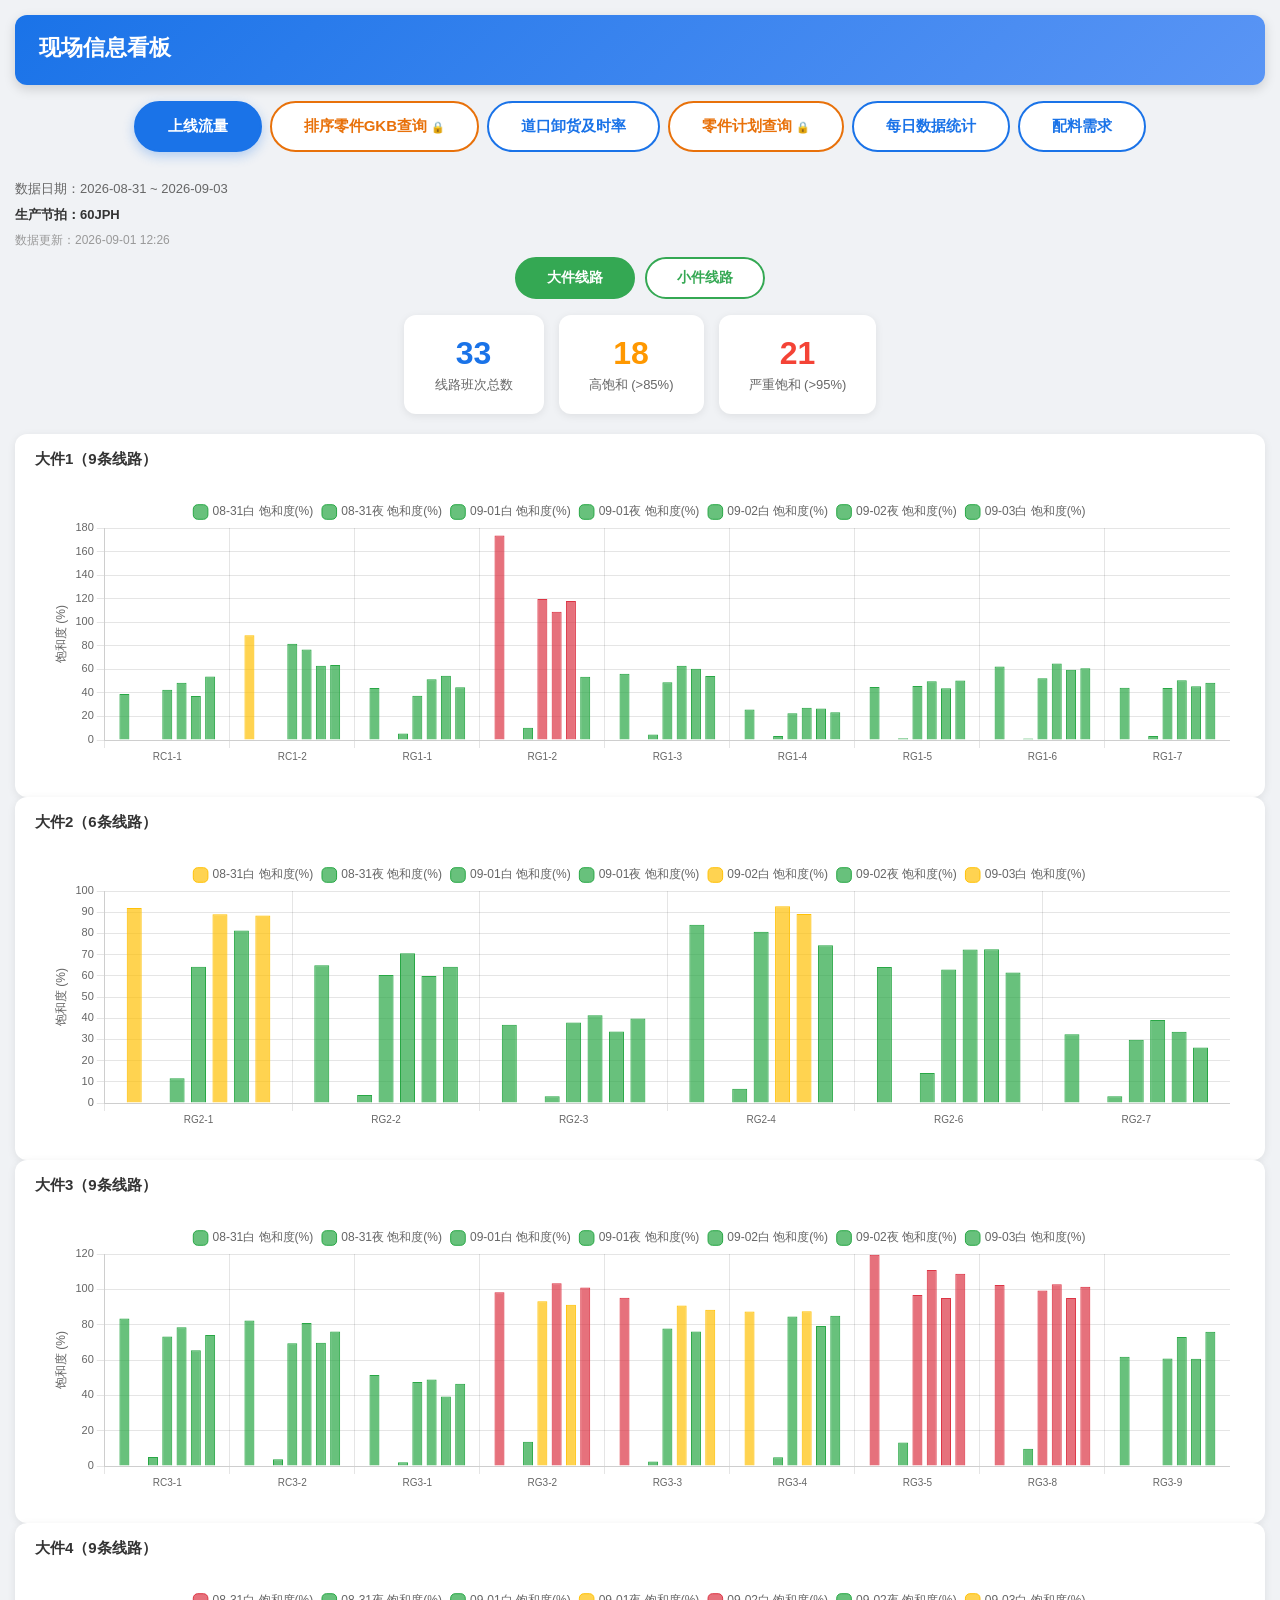
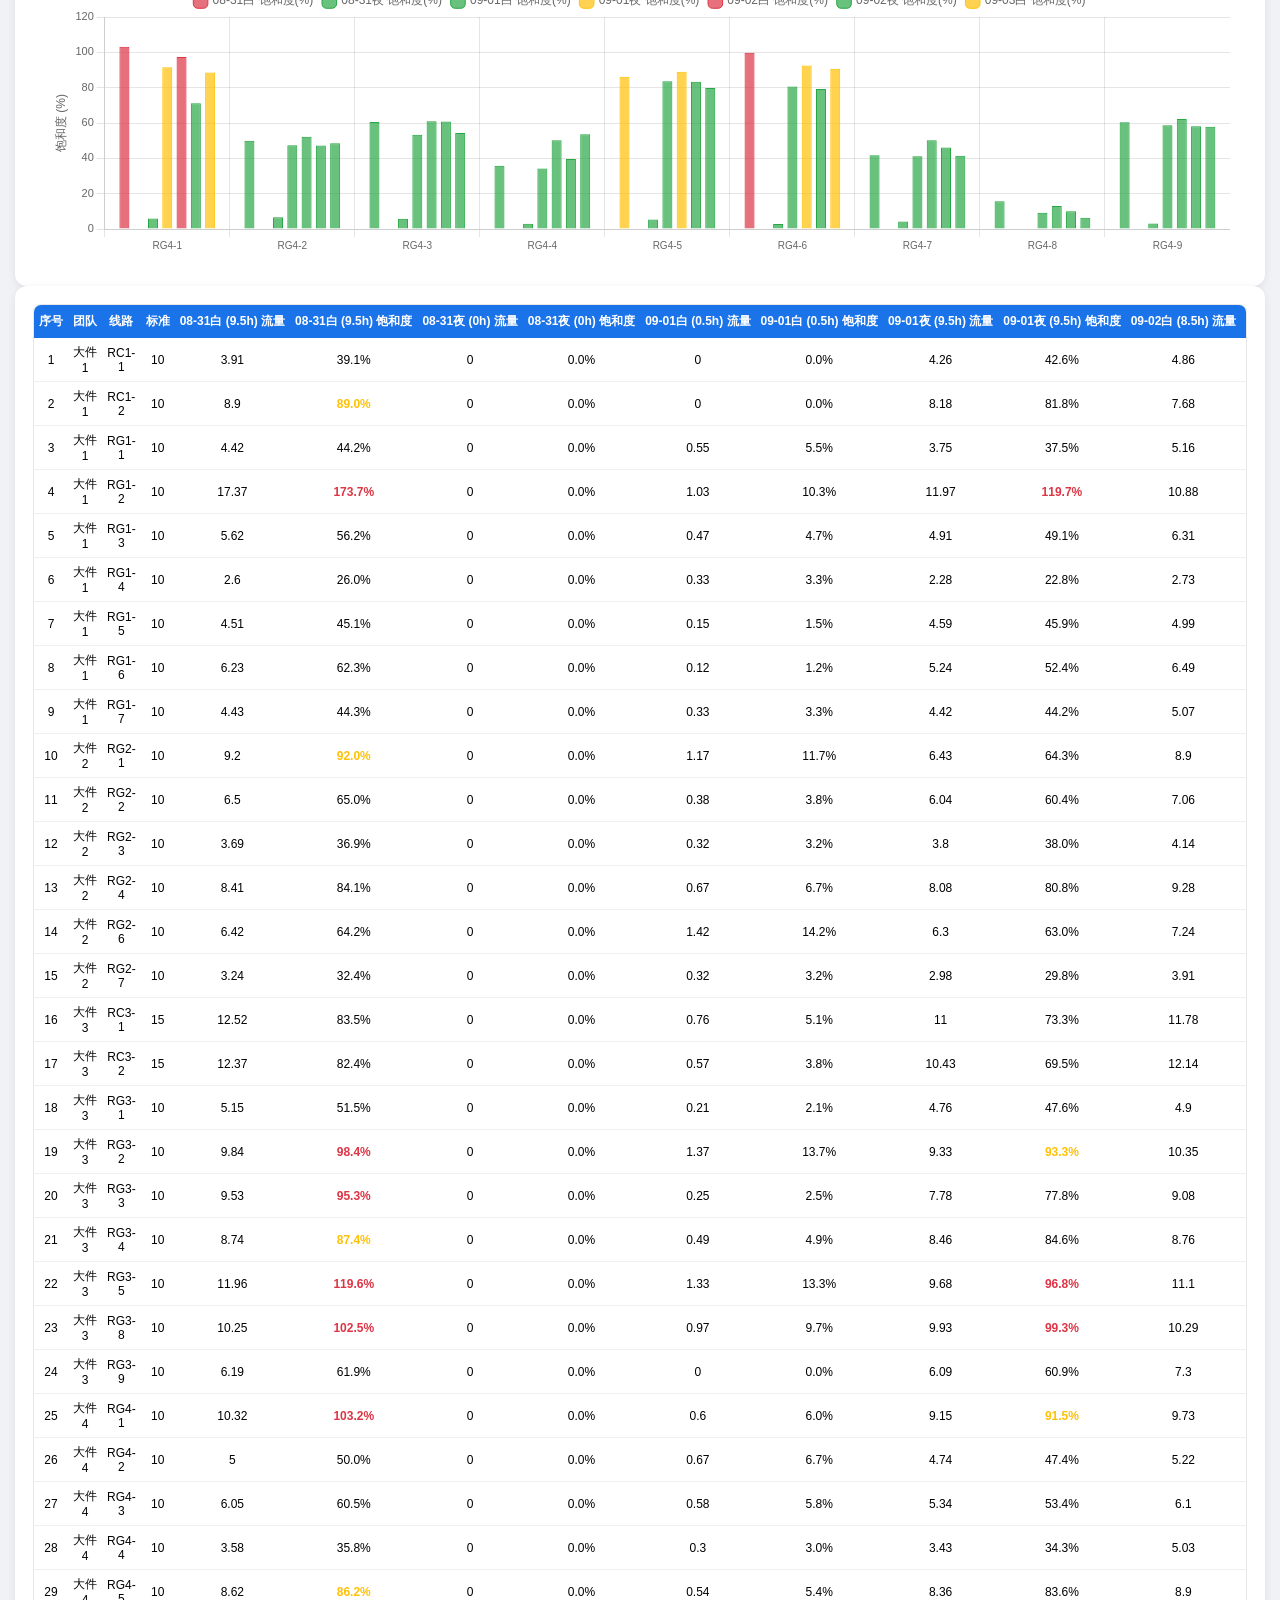
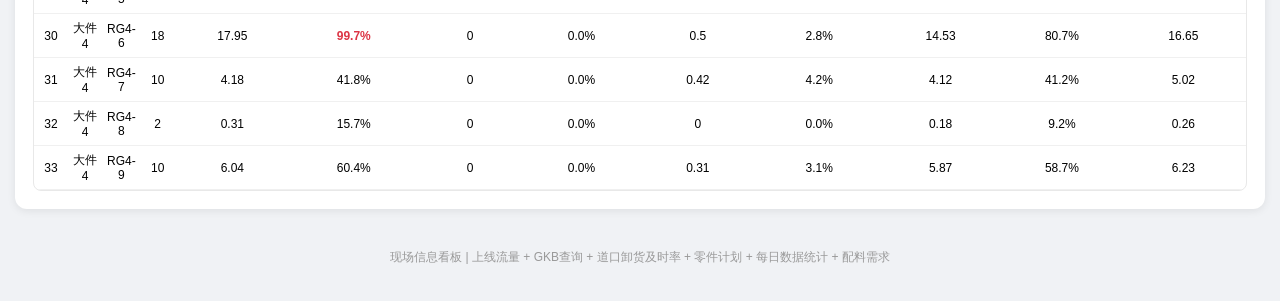
==== commit ac1984fa: "V15部署: index.html" ====
--- a/index.html
+++ b/index.html
@@ -8,7 +8,7 @@
     <meta http-equiv="Expires" content="0">
     <title>现场信息看板</title>
     <script src="js/chart.umd.min.js"></script>
-    <link rel="stylesheet" href="css/common.css?v=20260901">
+    <link rel="stylesheet" href="css/common.css?v=20260902">
 </head>
 <body>
     <div class="header">
--- a/css/common.css
+++ b/css/common.css
@@ -394,3 +394,68 @@
 .pl-chip { padding: 4px 12px; font-size: 13px; line-height: 1.5; border: 1px solid #d5c7e0; border-radius: 14px; background: #fff; color: #555; cursor: pointer; transition: all .15s; }
 .pl-chip:hover { border-color: #7b1fa2; color: #7b1fa2; }
 .pl-chip.active { background: #7b1fa2; border-color: #7b1fa2; color: #fff; font-weight: 600; }
+
+/* ============================================================
+   移动端适配（手机竖屏，≤768px）
+   - 上线TAB表格：横向滚动（已由 JS 包 .table-container）
+   - 配料TAB表格：首两列冻结 + 自然宽度横滑，解决“数据挤在一起”
+   ============================================================ */
+@media (max-width: 768px) {
+    body { padding: 8px; }
+    .header { padding: 14px 16px; }
+    .header h1 { font-size: 18px; }
+
+    /* 顶层 Tab 与子 Tab：缩小内边距，6 个 Tab 不溢出 */
+    .main-tab-nav { gap: 6px; margin-bottom: 14px; }
+    .main-tab-btn { padding: 10px 14px; font-size: 13px; border-radius: 22px; }
+    .flow-subtab-nav { gap: 8px; }
+    .flow-subtab-btn { padding: 8px 18px; font-size: 13px; border-radius: 20px; }
+
+    /* 统计卡片缩小 */
+    .stats-row { gap: 8px; }
+    .stat-card { padding: 12px 14px; min-width: 96px; }
+    .stat-value { font-size: 22px; }
+
+    /* 图表区单列 */
+    .chart-grid { grid-template-columns: 1fr; }
+
+    /* 搜索/筛选栏收窄 */
+    .search-bar { padding: 12px; gap: 10px; }
+    .search-input-wrapper { min-width: 100%; }
+    .pl-filterbar { gap: 10px; padding: 8px 10px; }
+    .pl-chip { padding: 4px 10px; font-size: 12px; }
+
+    .sheet-section { padding: 12px 10px; }
+    .sheet-section h2 { font-size: 16px; }
+
+    /* 横向滚动更顺滑 */
+    .table-container { -webkit-overflow-scrolling: touch; }
+
+    /* ===== 上线流量表：缩小字号/内边距，靠容器横滑 ===== */
+    .flow-table th, .flow-table td { padding: 6px 4px; font-size: 11px; white-space: nowrap; }
+
+    /* ===== 配料表：冻结首两列 + 自然宽度横滑 ===== */
+    .peiliao-table { table-layout: auto; width: auto; min-width: 100%; font-size: 11px; }
+    /* 首列（配料区/工位）固定窄宽并冻结 */
+    .peiliao-table th.peiliao-col-fixed,
+    .peiliao-table td.peiliao-col-fixed {
+        width: 96px; min-width: 96px; max-width: 96px;
+        position: sticky; left: 0; z-index: 3; background: #fff;
+    }
+    /* 次列（大小件）冻结，left 紧贴首列之后 */
+    .peiliao-table th.peiliao-col-size,
+    .peiliao-table td.peiliao-col-size {
+        width: 44px; min-width: 44px; max-width: 44px;
+        position: sticky; left: 96px; z-index: 3; background: #fff;
+    }
+    /* 保持表头首两列紫色 */
+    .peiliao-table thead th.peiliao-col-fixed,
+    .peiliao-table thead th.peiliao-col-size { background: #5e35b1; }
+    /* 小计行首两列保留底色 */
+    .peiliao-table tr.pl-subtotal-row td.peiliao-col-fixed,
+    .peiliao-table tr.pl-subtotal-row td.peiliao-col-size { background: #f3f0f7; }
+    /* 数据列不换行，避免行被撑高 */
+    .peiliao-table td, .peiliao-table th { white-space: nowrap; }
+    .peiliao-table th { padding: 8px 5px; }
+    .peiliao-table td { padding: 6px 5px; }
+}
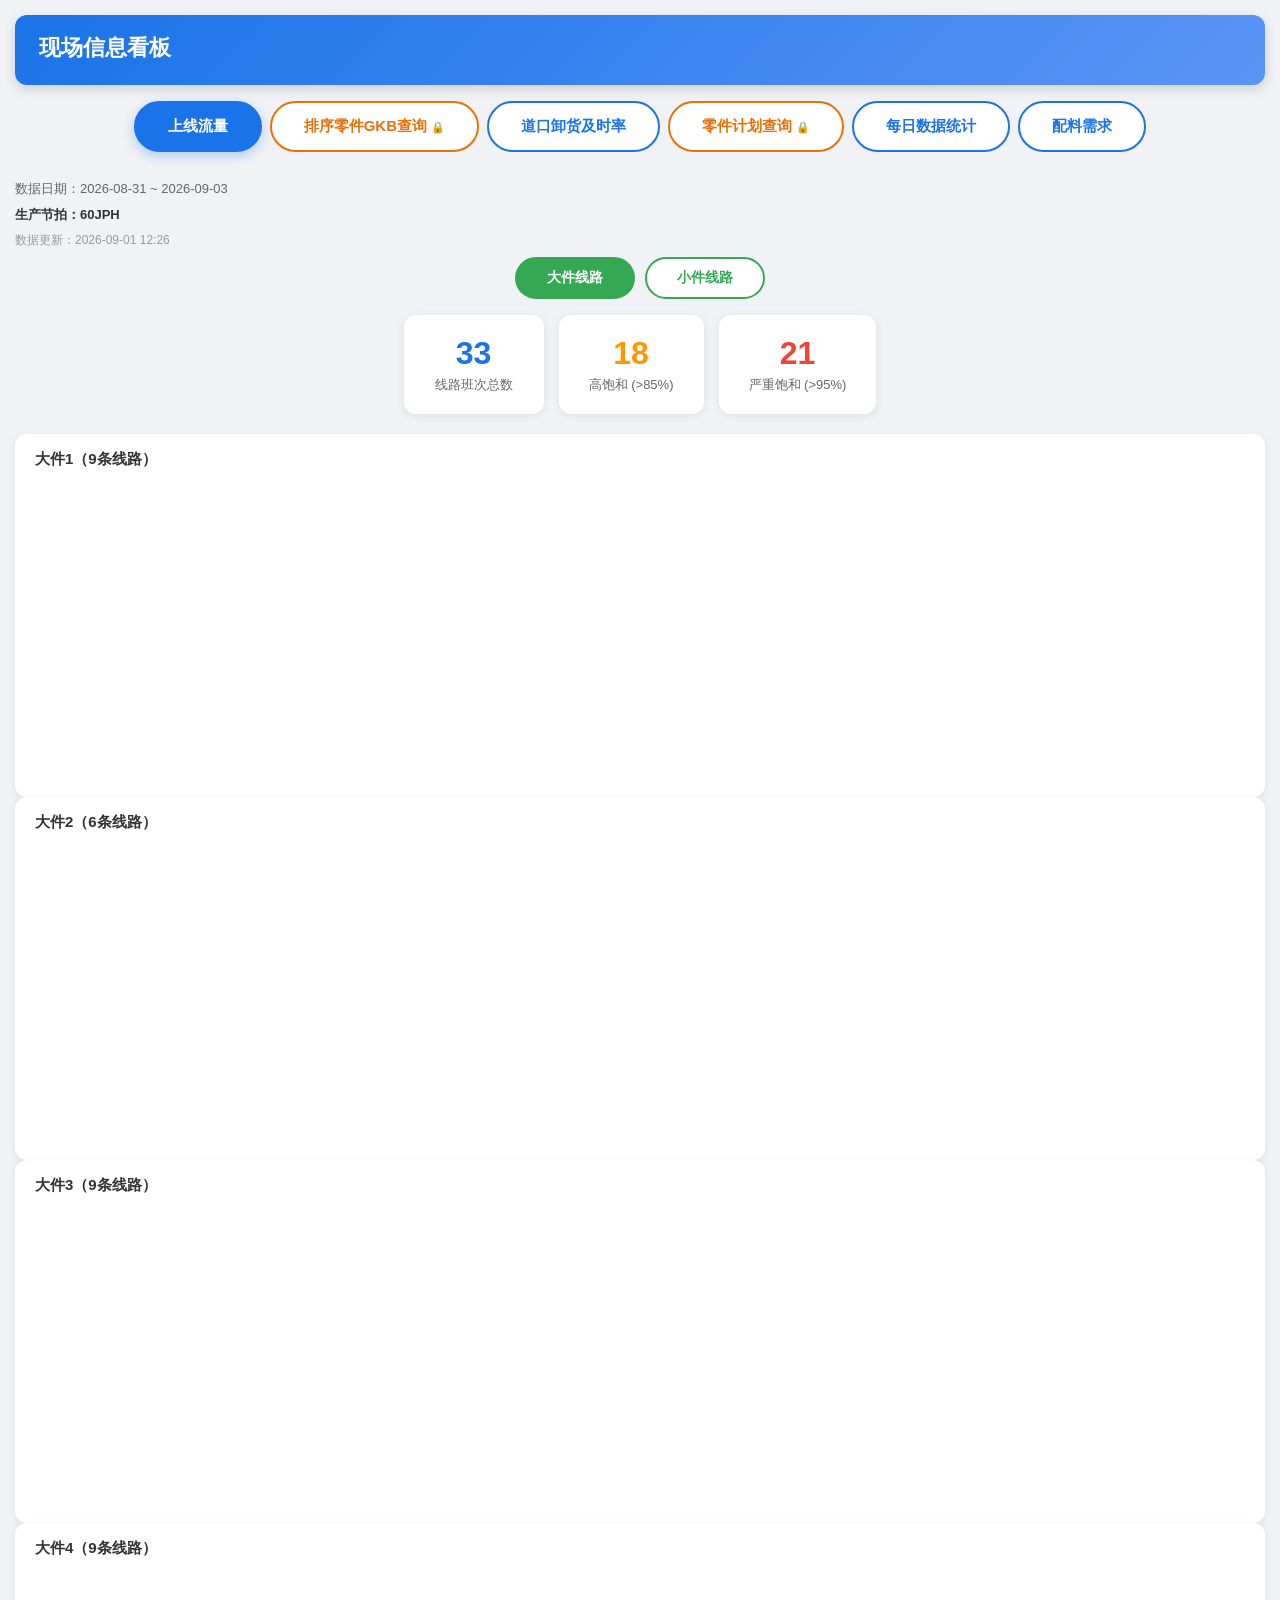
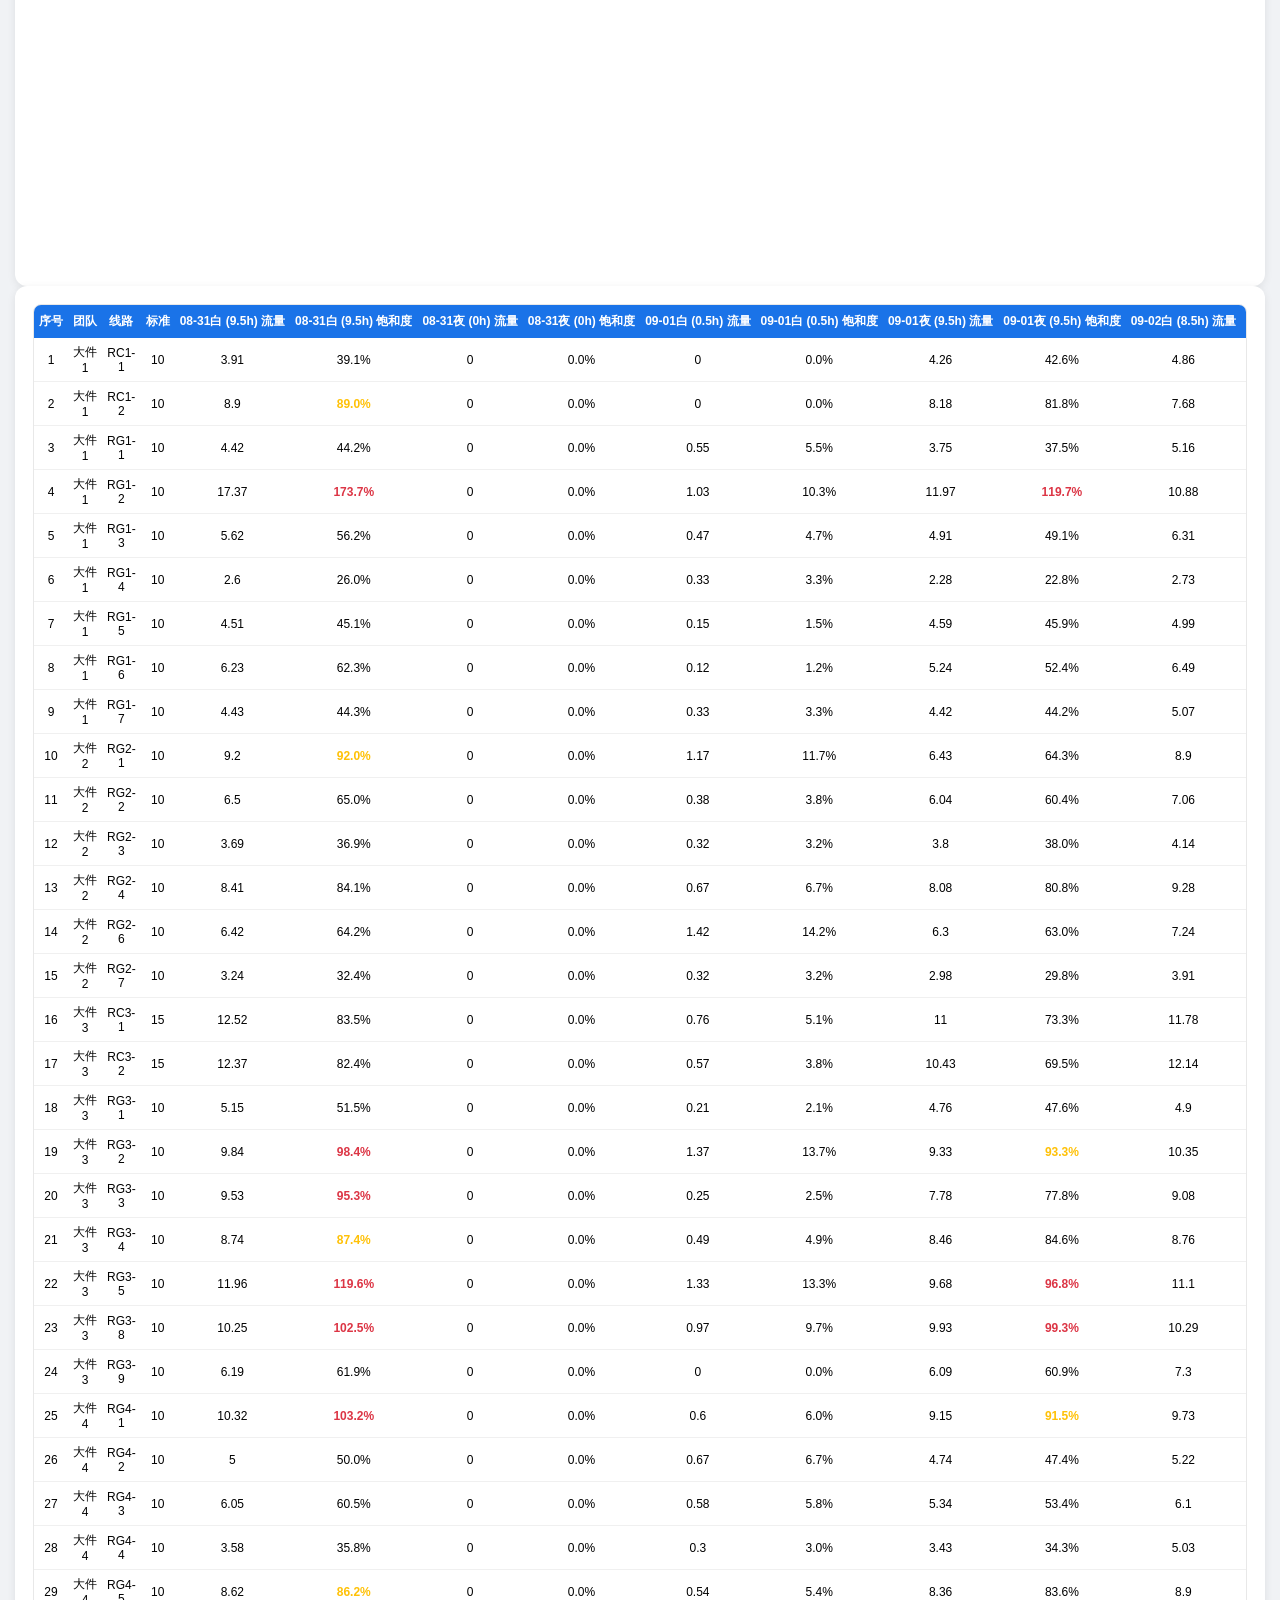
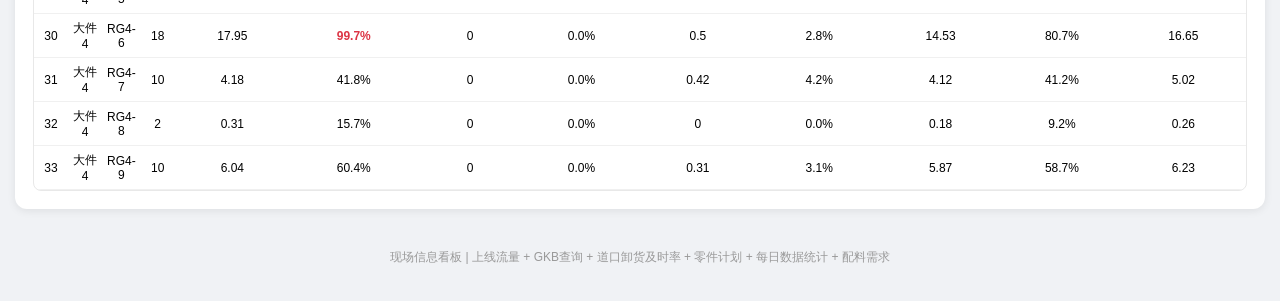
==== commit fe8c11e0: "V15部署: index.html" ====
--- a/index.html
+++ b/index.html
@@ -8,7 +8,7 @@
     <meta http-equiv="Expires" content="0">
     <title>现场信息看板</title>
     <script src="js/chart.umd.min.js"></script>
-    <link rel="stylesheet" href="css/common.css?v=20260902">
+    <link rel="stylesheet" href="css/common.css?v=20260903">
 </head>
 <body>
     <div class="header">
--- a/css/common.css
+++ b/css/common.css
@@ -458,4 +458,24 @@
     .peiliao-table td, .peiliao-table th { white-space: nowrap; }
     .peiliao-table th { padding: 8px 5px; }
     .peiliao-table td { padding: 6px 5px; }
-}
+
+    /* ===== 上线流量表：冻结左四列（序号/班组/线路/标准），横滑时常驻 ===== */
+    .flow-table th:nth-child(1), .flow-table td:nth-child(1),
+    .flow-table th:nth-child(2), .flow-table td:nth-child(2),
+    .flow-table th:nth-child(3), .flow-table td:nth-child(3),
+    .flow-table th:nth-child(4), .flow-table td:nth-child(4) {
+        position: sticky; z-index: 2; background: #fff;
+    }
+    /* 表头冻结列保持蓝色并置于最上层 */
+    .flow-table th:nth-child(1), .flow-table th:nth-child(2),
+    .flow-table th:nth-child(3), .flow-table th:nth-child(4) {
+        background: #1a73e8; color: #fff; z-index: 3;
+    }
+    /* 固定列宽 + 左偏移（列宽累加：38 / 76 / 100 / 56） */
+    .flow-table th:nth-child(1), .flow-table td:nth-child(1) { left: 0;     min-width: 38px;  max-width: 38px; }
+    .flow-table th:nth-child(2), .flow-table td:nth-child(2) { left: 38px;  min-width: 76px;  max-width: 76px; }
+    .flow-table th:nth-child(3), .flow-table td:nth-child(3) { left: 114px; min-width: 100px; max-width: 100px; }
+    .flow-table th:nth-child(4), .flow-table td:nth-child(4) { left: 214px; min-width: 56px;  max-width: 56px; }
+    /* 冻结区右侧分隔线，与普通数据列区分 */
+    .flow-table th:nth-child(4), .flow-table td:nth-child(4) { border-right: 2px solid #1a73e8; }
+}
